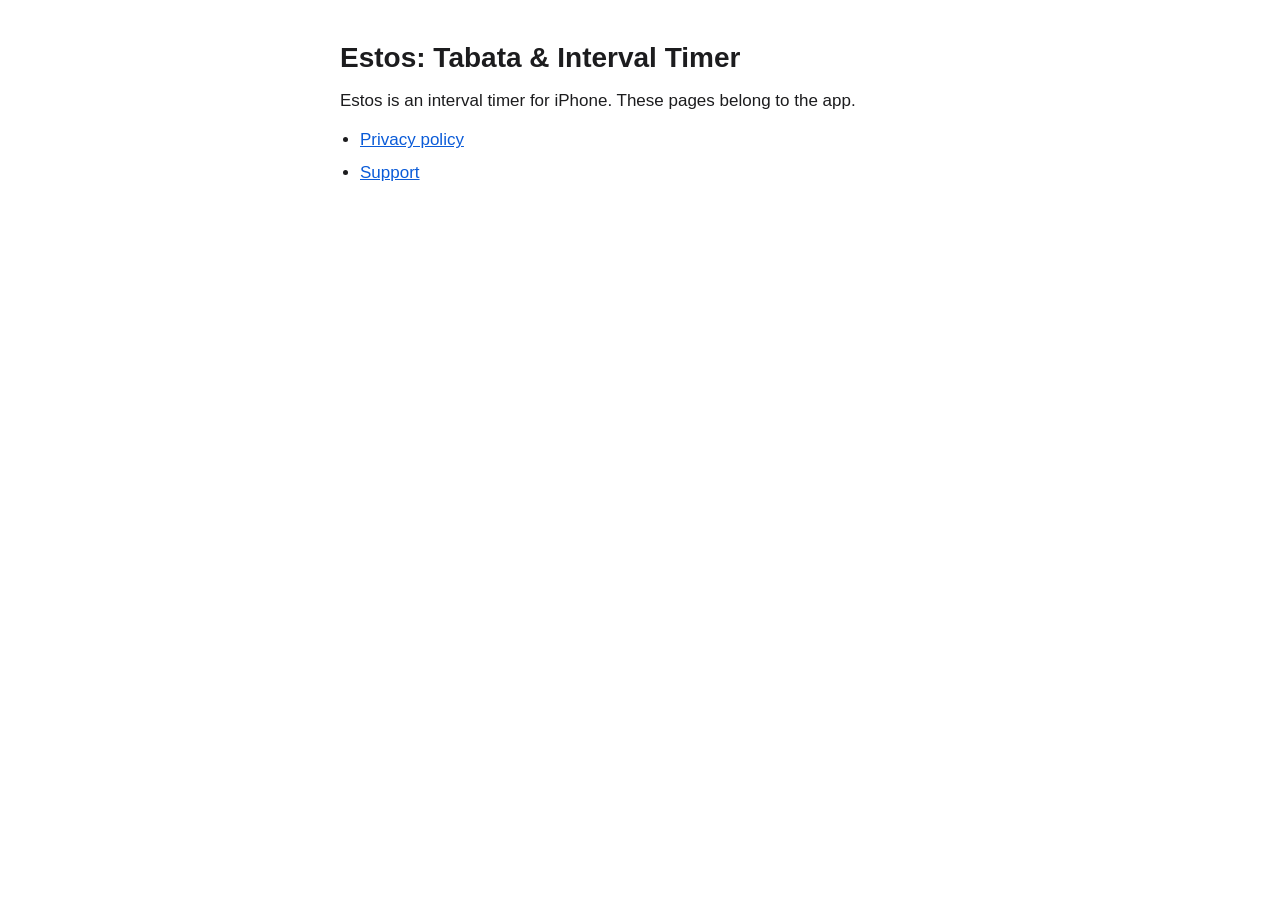
==== index.html @ ca7609ee "Privacy policy and support pages" ====
<!DOCTYPE html>
<html lang="en">
<head>
<meta charset="utf-8">
<meta name="viewport" content="width=device-width, initial-scale=1">
<title>Estos: Tabata &amp; Interval Timer</title>
<link rel="stylesheet" href="style.css">
</head>
<body>
<main>
<h1>Estos: Tabata &amp; Interval Timer</h1>
<p>Estos is an interval timer for iPhone. These pages belong to the app.</p>
<ul>
<li><a href="privacy/">Privacy policy</a></li>
<li><a href="support/">Support</a></li>
</ul>
</main>
</body>
</html>
---- style.css ----
:root {
  color-scheme: light dark;
  --bg: #ffffff;
  --text: #1c1c1e;
  --muted: #5c5c61;
  --link: #0a5bd8;
  --rule: #d8d8dc;
}

@media (prefers-color-scheme: dark) {
  :root {
    --bg: #111113;
    --text: #ececef;
    --muted: #a0a0a8;
    --link: #7fb0ff;
    --rule: #34343a;
  }
}

* {
  box-sizing: border-box;
}

html {
  -webkit-text-size-adjust: 100%;
}

body {
  margin: 0;
  background: var(--bg);
  color: var(--text);
  font: 1.0625rem/1.6 -apple-system, BlinkMacSystemFont, "Segoe UI", Roboto, Helvetica, Arial, sans-serif;
}

main {
  max-width: 40rem;
  margin: 0 auto;
  padding: 2.5rem 1.25rem 4rem;
}

h1 {
  margin: 0 0 0.5rem;
  font-size: 1.75rem;
  line-height: 1.25;
}

h2 {
  margin: 2.25rem 0 0.5rem;
  font-size: 1.25rem;
  line-height: 1.3;
}

p,
ul {
  margin: 0.75rem 0;
}

ul {
  padding-left: 1.25rem;
}

li {
  margin: 0.35rem 0;
}

a {
  color: var(--link);
}

a:focus-visible {
  outline: 2px solid var(--link);
  outline-offset: 2px;
}

.meta {
  margin: 0 0 1.5rem;
  color: var(--muted);
  font-size: 0.9375rem;
}

nav {
  margin: 0 0 2rem;
  padding-bottom: 1rem;
  border-bottom: 1px solid var(--rule);
  font-size: 0.9375rem;
}

nav a {
  margin-right: 1rem;
}

dt {
  margin-top: 1.5rem;
  font-weight: 600;
}

dd {
  margin: 0.35rem 0 0;
}
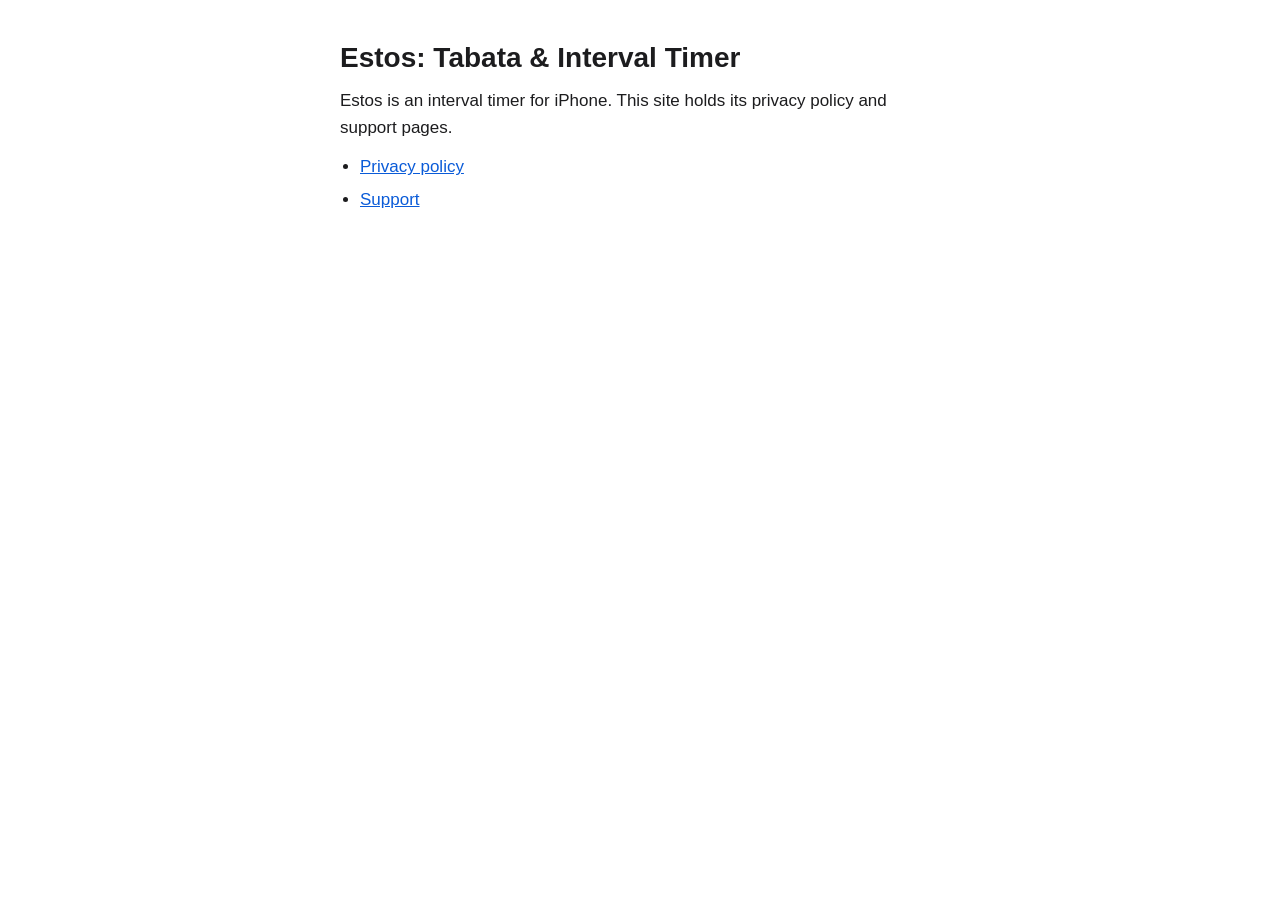
==== commit fa17b827: "Plainer wording on the home, privacy and support pages" ====
--- a/index.html
+++ b/index.html
@@ -9,7 +9,7 @@
 <body>
 <main>
 <h1>Estos: Tabata &amp; Interval Timer</h1>
-<p>Estos is an interval timer for iPhone. These pages belong to the app.</p>
+<p>Estos is an interval timer for iPhone. This site holds its privacy policy and support pages.</p>
 <ul>
 <li><a href="privacy/">Privacy policy</a></li>
 <li><a href="support/">Support</a></li>
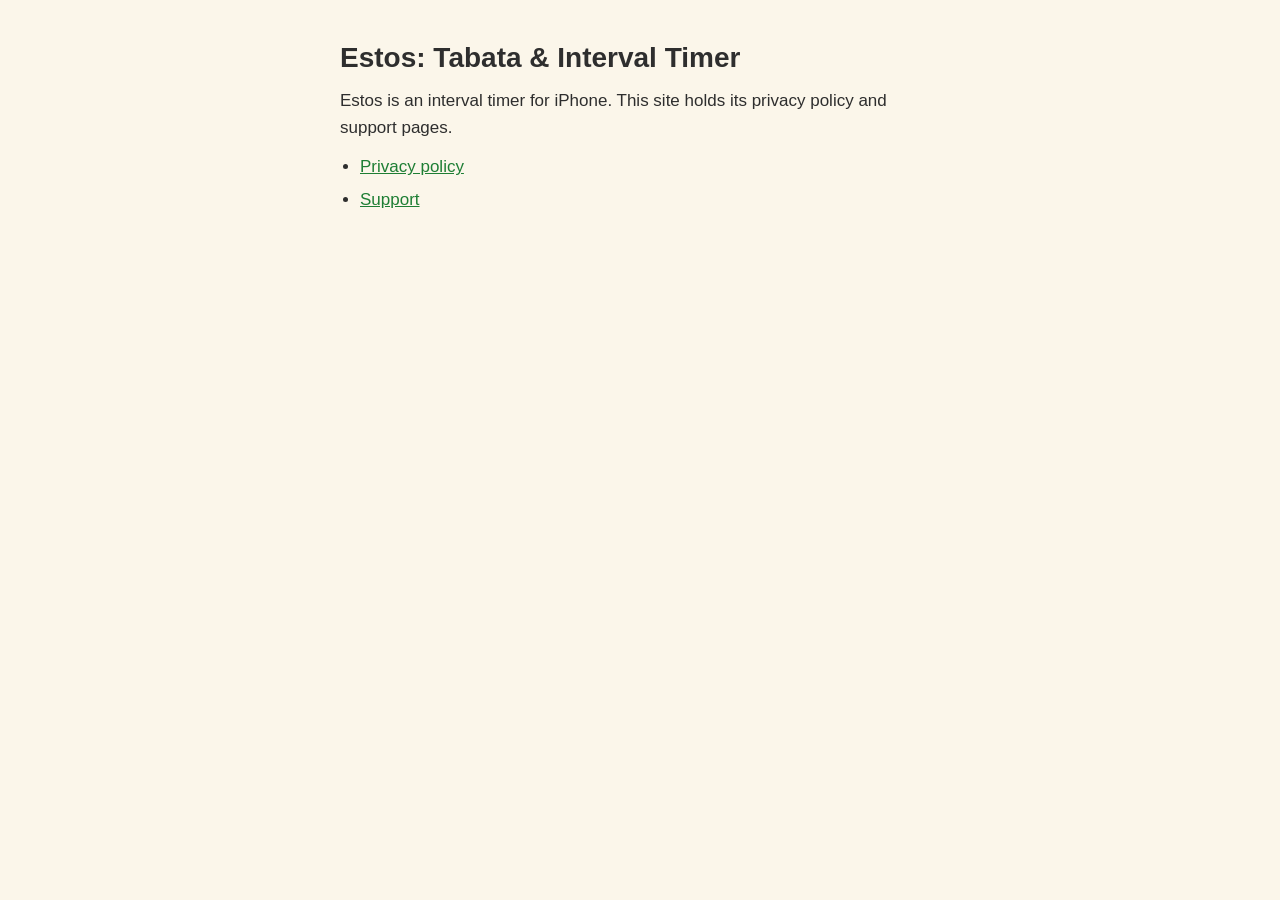
==== commit f30afaec: "Update site" ====
--- a/index.html
+++ b/index.html
@@ -4,6 +4,13 @@
 <meta charset="utf-8">
 <meta name="viewport" content="width=device-width, initial-scale=1">
 <title>Estos: Tabata &amp; Interval Timer</title>
+<meta name="description" content="Estos is an interval timer for iPhone. Find its privacy policy and support pages.">
+<meta property="og:title" content="Estos: Tabata &amp; Interval Timer">
+<meta property="og:type" content="website">
+<meta property="og:image" content="https://estos-app.github.io/og-image.png">
+<meta property="og:url" content="https://estos-app.github.io/">
+<meta name="robots" content="noindex">
+<link rel="stylesheet" href="tokens.css">
 <link rel="stylesheet" href="style.css">
 </head>
 <body>
--- a/tokens.css
+++ b/tokens.css
@@ -0,0 +1,46 @@
+/* From Assets.xcassets by app_palette.py. Copied exactly: edit the app's catalog, then rerun. */
+:root {
+  --color-accent: #1E7E34;
+  --color-badge-text: #17692B;
+  --color-cancel: #C2410C;
+  --color-cancel-text: #C2410C;
+  --color-canvas: #FBF6EA;
+  --color-canvas-end: #FBF6EA;
+  --color-detail-gray: #5E5E5E;
+  --color-finish: #1E7E34;
+  --color-icon-blue: #0085F1;
+  --color-ink: #2E2E2E;
+  --color-prep: #646961;
+  --color-price-later: #A63D32;
+  --color-rest: #0085F1;
+  --color-rest-between-sets: #721D47;
+  --color-surface: #FFFFFF;
+  --color-work: #34A853;
+}
+@media (prefers-contrast: more) {
+  :root {
+    --color-detail-gray: #353535;
+    --color-prep: #32362F;
+    --color-rest: #055093;
+    --color-rest-between-sets: #4D002B;
+    --color-work: #036126;
+  }
+}
+
+/* Source: the app's asset catalog. The repo and commit are named in the project instructions. */
+:root {
+  --color-paper: var(--color-canvas);
+  --color-link: var(--color-accent);
+  --color-muted: var(--color-detail-gray);
+  --color-rule: var(--color-detail-gray);
+  --color-focus: var(--color-accent);
+  --font-body: -apple-system, BlinkMacSystemFont, "Segoe UI", Roboto, Helvetica, Arial, sans-serif;
+  --text-size-body: 1.0625rem;
+  --text-size-h1: 1.75rem;
+  --text-size-h2: 1.25rem;
+  --text-size-small: 0.9375rem;
+  --line-height-body: 1.6;
+  --line-height-h1: 1.25;
+  --line-height-h2: 1.3;
+  --weight-semibold: 600;
+}
--- a/style.css
+++ b/style.css
@@ -1,20 +1,10 @@
+/* Hallmark · skeleton · built: the project · v2.0.0 */
 :root {
-  color-scheme: light dark;
-  --bg: #ffffff;
-  --text: #1c1c1e;
-  --muted: #5c5c61;
-  --link: #0a5bd8;
-  --rule: #d8d8dc;
+  color-scheme: light;
 }
 
-@media (prefers-color-scheme: dark) {
-  :root {
-    --bg: #111113;
-    --text: #ececef;
-    --muted: #a0a0a8;
-    --link: #7fb0ff;
-    --rule: #34343a;
-  }
+html, body {
+  overflow-x: clip;
 }
 
 * {
@@ -27,9 +17,9 @@
 
 body {
   margin: 0;
-  background: var(--bg);
-  color: var(--text);
-  font: 1.0625rem/1.6 -apple-system, BlinkMacSystemFont, "Segoe UI", Roboto, Helvetica, Arial, sans-serif;
+  background: var(--color-paper);
+  color: var(--color-ink);
+  font: var(--text-size-body)/var(--line-height-body) var(--font-body);
 }
 
 main {
@@ -40,14 +30,14 @@
 
 h1 {
   margin: 0 0 0.5rem;
-  font-size: 1.75rem;
-  line-height: 1.25;
+  font-size: var(--text-size-h1);
+  line-height: var(--line-height-h1);
 }
 
 h2 {
   margin: 2.25rem 0 0.5rem;
-  font-size: 1.25rem;
-  line-height: 1.3;
+  font-size: var(--text-size-h2);
+  line-height: var(--line-height-h2);
 }
 
 p,
@@ -64,25 +54,25 @@
 }
 
 a {
-  color: var(--link);
+  color: var(--color-link);
 }
 
 a:focus-visible {
-  outline: 2px solid var(--link);
+  outline: 2px solid var(--color-focus);
   outline-offset: 2px;
 }
 
 .meta {
   margin: 0 0 1.5rem;
-  color: var(--muted);
-  font-size: 0.9375rem;
+  color: var(--color-muted);
+  font-size: var(--text-size-small);
 }
 
 nav {
   margin: 0 0 2rem;
   padding-bottom: 1rem;
-  border-bottom: 1px solid var(--rule);
-  font-size: 0.9375rem;
+  border-bottom: 1px solid var(--color-rule);
+  font-size: var(--text-size-small);
 }
 
 nav a {
@@ -91,7 +81,7 @@
 
 dt {
   margin-top: 1.5rem;
-  font-weight: 600;
+  font-weight: var(--weight-semibold);
 }
 
 dd {
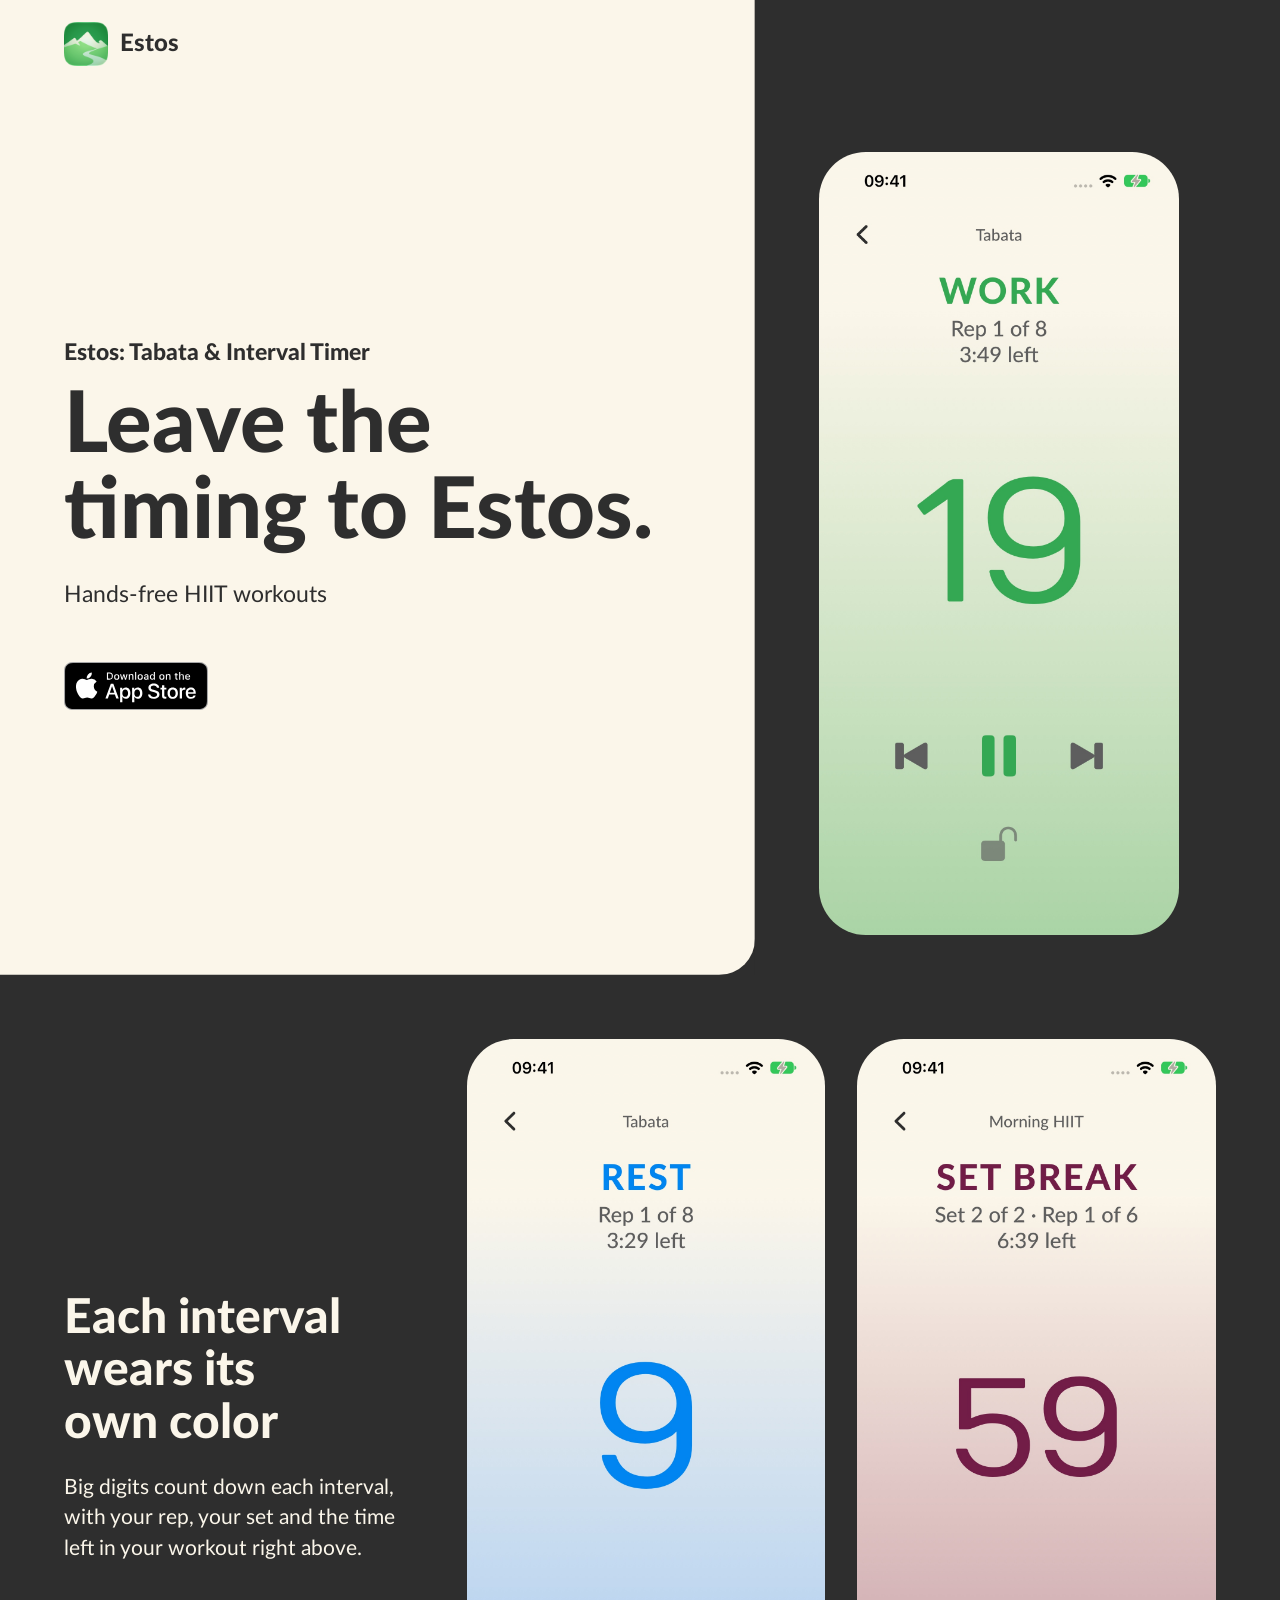
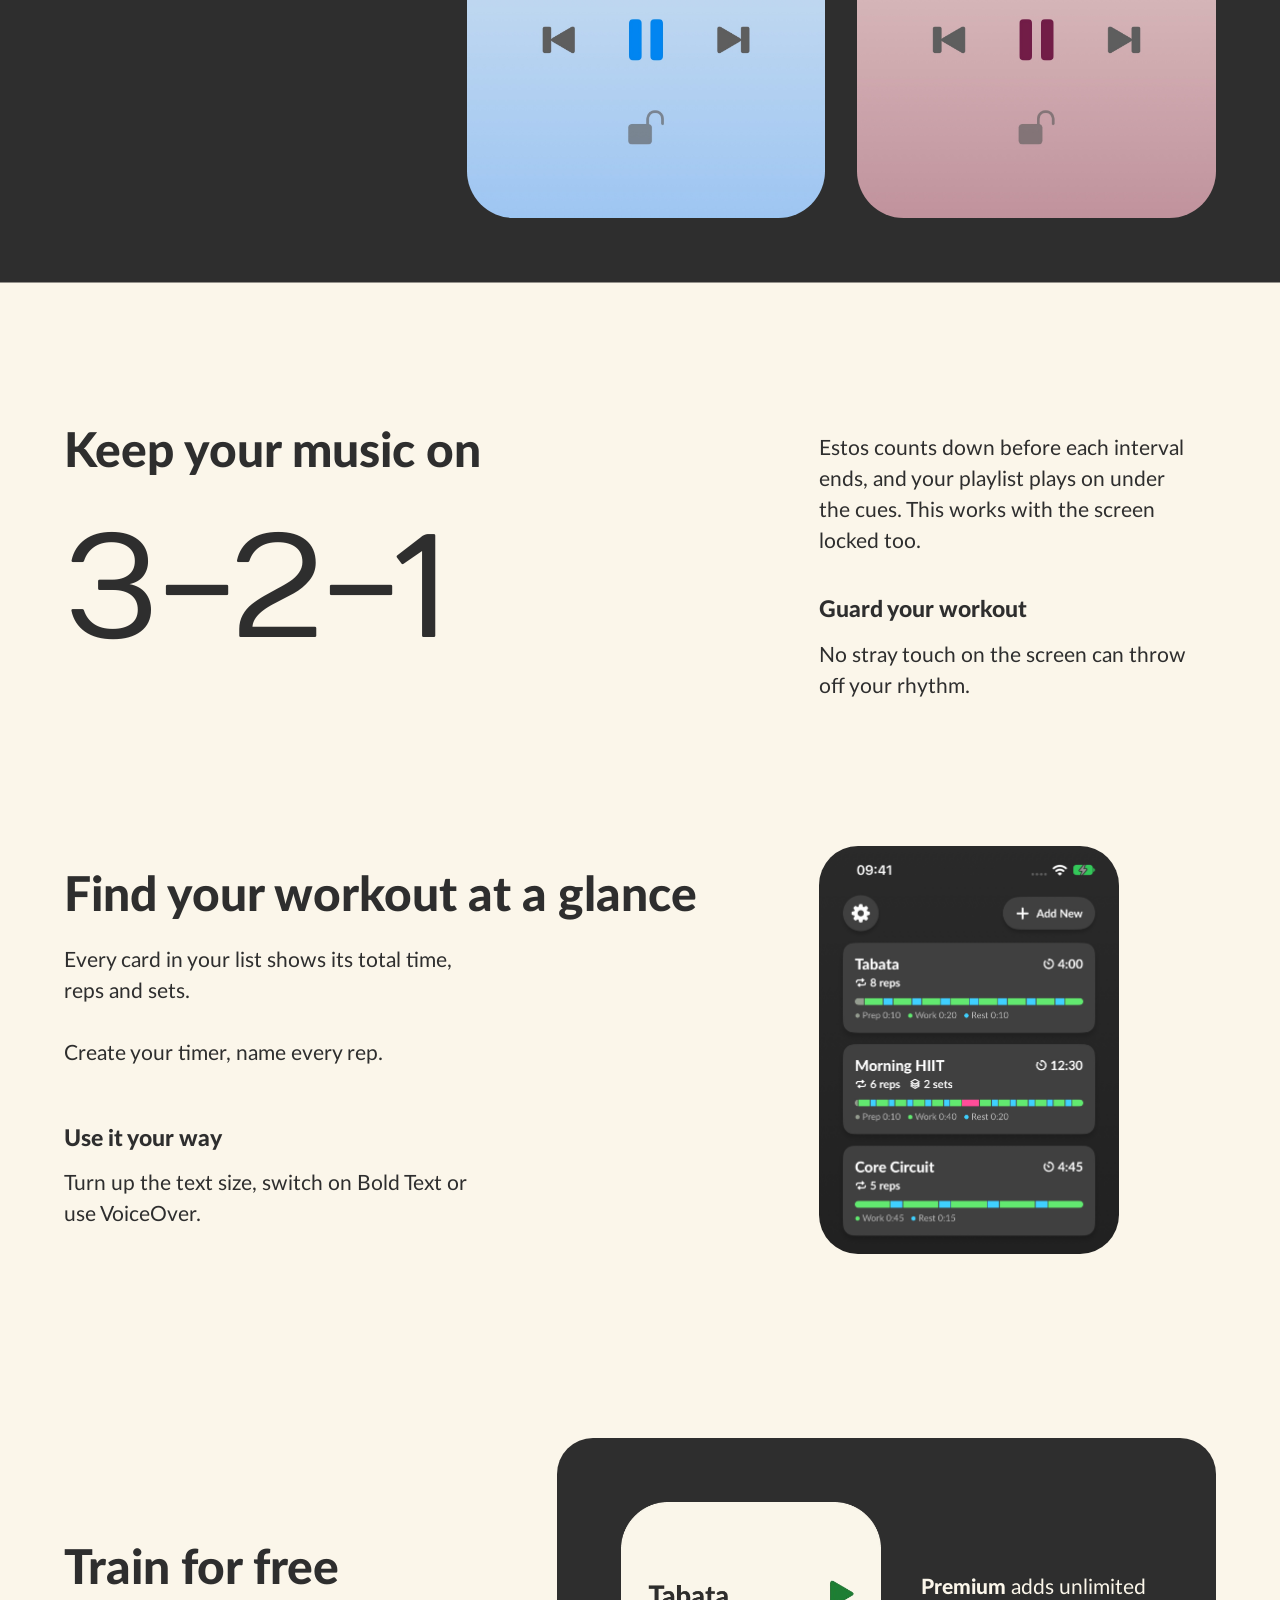
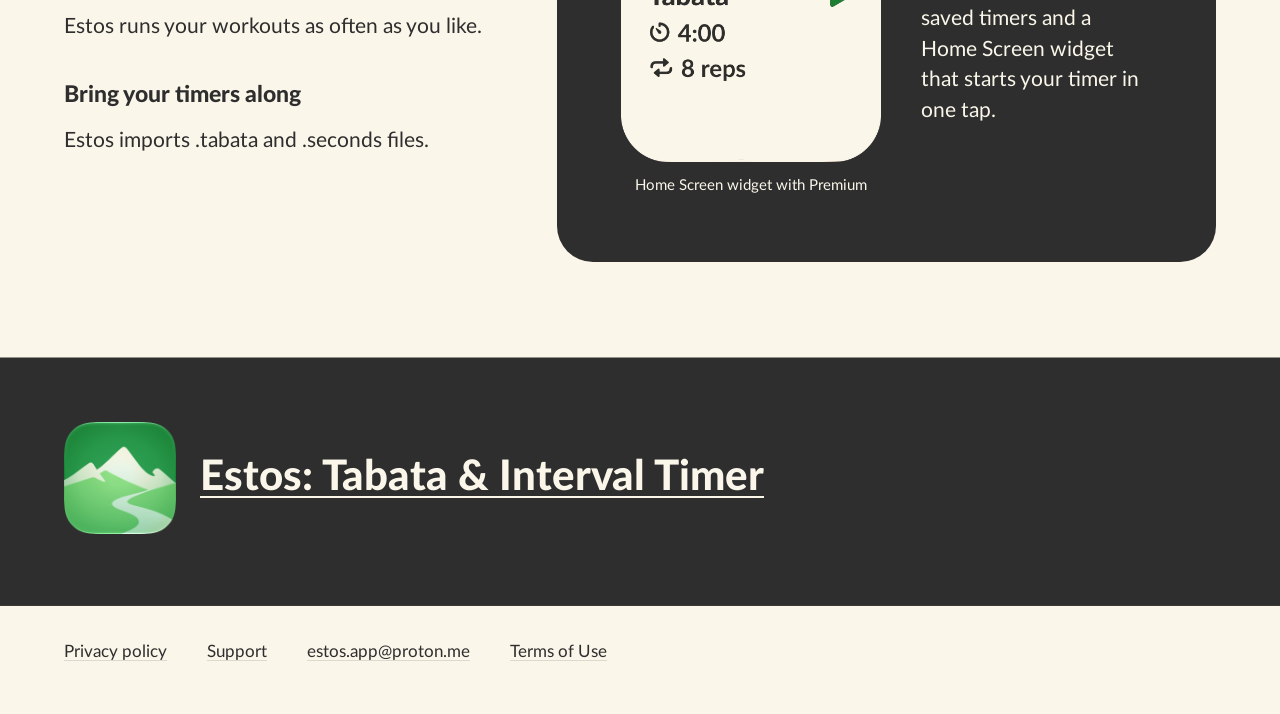
==== commit 9d422dd5: "Update site" ====
--- a/index.html
+++ b/index.html
@@ -3,6 +3,7 @@
 <head>
 <meta charset="utf-8">
 <meta name="viewport" content="width=device-width, initial-scale=1">
+<meta name="theme-color" content="#FBF6EA">
 <title>Estos: Tabata &amp; Interval Timer</title>
 <meta name="description" content="Estos is an interval timer for iPhone. Find its privacy policy and support pages.">
 <meta property="og:title" content="Estos: Tabata &amp; Interval Timer">
@@ -12,15 +13,104 @@
 <meta name="robots" content="noindex">
 <link rel="stylesheet" href="tokens.css">
 <link rel="stylesheet" href="style.css">
+<meta name="apple-itunes-app" content="app-id=6817765756">
 </head>
 <body>
-<main>
-<h1>Estos: Tabata &amp; Interval Timer</h1>
-<p>Estos is an interval timer for iPhone. This site holds its privacy policy and support pages.</p>
-<ul>
-<li><a href="privacy/">Privacy policy</a></li>
-<li><a href="support/">Support</a></li>
-</ul>
-</main>
+  <header class="masthead container">
+    <a class="brand" href="./" aria-label="Estos, home">
+      <img class="brand__icon" src="assets/icon.png" width="240" height="240" alt="">
+      <span class="brand__name">Estos</span>
+    </a>
+  </header>
+
+  <main id="main">
+    <section class="hero container" aria-labelledby="hero-title">
+      <div class="hero__copy">
+        <h1 id="hero-title" class="hero__title"><span class="hero__name">Estos: Tabata &amp; Interval Timer</span> <span>Leave the timing to Estos.</span></h1>
+        <p class="hero__lede"><span class="nowrap">Hands-free</span> HIIT workouts</p>
+        <a class="badge" href="https://apps.apple.com/app/id6817765756">
+          <img src="assets/badge-black.svg" width="144" height="48" alt="Download on the App Store">
+        </a>
+      </div>
+      <figure class="stage">
+        <img class="screen screen--work" src="assets/screen-run.jpg" width="1206" height="2622" fetchpriority="high"
+             alt="The Estos run screen in a work interval: WORK in green, rep 1 of 8, 3:49 left, and 19 seconds counting down in big digits.">
+      </figure>
+    </section>
+
+    <section class="run" aria-labelledby="run-title">
+      <div class="run__inner container">
+        <div class="run__copy">
+          <h2 id="run-title">Each interval wears its own color</h2>
+          <p>Big digits count down each interval, with your rep, your set and the time left in your workout right above.</p>
+        </div>
+        <div class="run__screens">
+          <img class="screen" src="assets/screen-rest.jpg" width="1206" height="2622" loading="lazy"
+               alt="The run screen in a rest interval: REST in blue, rep 1 of 8, 3:29 left, and 9 seconds counting down.">
+          <img class="screen" src="assets/screen-rbs.jpg" width="1206" height="2622" loading="lazy"
+               alt="The run screen in a set break: SET BREAK in magenta, set 2 of 2, 6:39 left, and 59 seconds counting down.">
+        </div>
+      </div>
+    </section>
+
+    <section class="cue container" aria-labelledby="cue-title">
+      <h2 id="cue-title" class="cue__title">Keep your music on</h2>
+      <p class="cue__count">3-2-1</p>
+      <div class="cue__copy">
+        <p class="cue__lead">Estos counts down before each interval ends, and your playlist plays on under the cues. This works with the screen locked too.</p>
+        <h3>Guard your workout</h3>
+        <p>No stray touch on the screen can throw off your rhythm.</p>
+      </div>
+    </section>
+
+    <section class="plan container" aria-labelledby="plan-title">
+      <div class="plan__copy">
+        <h2 id="plan-title">Find your workout at a glance</h2>
+        <p>Every card in your list shows its total time, reps and sets.</p>
+        <p class="plan__create">Create your timer, name every rep.</p>
+        <h3>Use it your way</h3>
+        <p>Turn up the text size, switch on Bold Text or use VoiceOver.</p>
+      </div>
+      <figure class="plan__figure">
+        <img class="screen screen--list" src="assets/screen-list-dark.jpg" width="1206" height="2622" loading="lazy"
+             alt="The timer list in dark appearance: Tabata, Morning HIIT and Core Circuit, each card with its total time, reps and sets.">
+      </figure>
+    </section>
+
+    <section class="offer container" aria-labelledby="free-title">
+      <div class="offer__free">
+        <h2 id="free-title">Train for free</h2>
+        <p>Estos runs your workouts as often as you like.</p>
+        <h3>Bring your timers along</h3>
+        <p>Estos imports .tabata and .seconds files.</p>
+      </div>
+      <div class="offer__premium">
+        <figure class="offer__widget">
+          <img class="widget" src="assets/widget-tile.png" width="486" height="486" loading="lazy"
+               alt="The Estos Home Screen widget for the Tabata timer: 4:00, 8 reps and a play button.">
+          <figcaption>Home Screen widget with Premium</figcaption>
+        </figure>
+        <p><strong>Premium</strong> adds unlimited saved timers and a Home Screen widget that starts your timer in one tap.</p>
+      </div>
+    </section>
+
+    <div class="close">
+      <div class="close__inner container">
+        <a class="close__link" href="https://apps.apple.com/app/id6817765756" aria-label="Download on the App Store: Estos: Tabata &amp; Interval Timer">
+          <img src="assets/icon.png" width="240" height="240" alt="" loading="lazy">
+          <span>Estos: Tabata &amp; Interval Timer</span>
+        </a>
+      </div>
+    </div>
+  </main>
+
+  <footer class="foot container">
+    <ul class="foot__links">
+      <li><a href="/privacy/">Privacy policy</a></li>
+      <li><a href="/support/">Support</a></li>
+      <li><a href="mailto:estos.app@proton.me">estos.app@proton.me</a></li>
+      <li><a href="https://www.apple.com/legal/internet-services/itunes/dev/stdeula/">Terms of Use</a></li>
+    </ul>
+  </footer>
 </body>
 </html>
--- a/tokens.css
+++ b/tokens.css
@@ -28,19 +28,55 @@
 }
 
 /* Source: the app's asset catalog. The repo and commit are named in the project instructions. */
+/* Roles for this page, mapped onto the app colors above. No color outside that block. */
 :root {
   --color-paper: var(--color-canvas);
-  --color-link: var(--color-accent);
+  --color-paper-3: var(--color-canvas);
+  --color-ink-2: var(--color-detail-gray);
   --color-muted: var(--color-detail-gray);
-  --color-rule: var(--color-detail-gray);
+  --color-rule: color-mix(in srgb, var(--color-ink) 14%, transparent);
+  --color-accent-ink: var(--color-canvas);
   --color-focus: var(--color-accent);
-  --font-body: -apple-system, BlinkMacSystemFont, "Segoe UI", Roboto, Helvetica, Arial, sans-serif;
-  --text-size-body: 1.0625rem;
-  --text-size-h1: 1.75rem;
-  --text-size-h2: 1.25rem;
-  --text-size-small: 0.9375rem;
-  --line-height-body: 1.6;
-  --line-height-h1: 1.25;
-  --line-height-h2: 1.3;
-  --weight-semibold: 600;
+  --color-stage: var(--color-ink);
+  --color-on-stage: var(--color-canvas);
+  --color-well: var(--color-accent);
+  --color-on-well: var(--color-canvas);
+  --color-selection: var(--color-accent);
+  --color-tap-highlight: transparent;
+  --color-on-selection: var(--color-canvas);
+
+  --font-display: "Lato", ui-sans-serif, system-ui, sans-serif;
+  --font-body: "Lato", ui-sans-serif, system-ui, sans-serif;
+  --font-outlier: "Numans", ui-sans-serif, system-ui, sans-serif;
+  --weight-regular: 400;
+  --weight-heavy: 800;
+  --synthesis-none: none;
+  --figures-tabular: tabular-nums;
 }
+
+@font-face { font-family: "Lato"; src: url("fonts/Lato-Regular.woff2") format("woff2"); font-weight: 400; font-style: normal; font-display: swap; }
+@font-face { font-family: "Lato"; src: url("fonts/Lato-Medium.woff2") format("woff2"); font-weight: 500; font-style: normal; font-display: swap; }
+@font-face { font-family: "Lato"; src: url("fonts/Lato-Bold.woff2") format("woff2"); font-weight: 700; font-style: normal; font-display: swap; }
+@font-face { font-family: "Lato"; src: url("fonts/Lato-Heavy.woff2") format("woff2"); font-weight: 800; font-style: normal; font-display: swap; }
+@font-face { font-family: "Numans"; src: url("fonts/Numans-Regular.woff2") format("woff2"); font-weight: 400; font-style: normal; font-display: swap; }
+
+/* Scale, spacing and radius from the Hallmark custom scaffold, resized for this page. */
+:root {
+  --space-3xs: 2px; --space-2xs: 4px; --space-xs: 8px; --space-sm: 12px; --space-md: 16px; --space-lg: 24px; --space-xl: 40px; --space-2xl: 64px; --space-3xl: 96px; --space-4xl: 144px;
+  --text-xs: 0.875rem; --text-sm: 0.9375rem; --text-md: 1.0625rem; --text-lg: 1.25rem;
+  --text-lead: clamp(1.1875rem, 0.25vw + 1.125rem, 1.375rem);
+  --text-title: clamp(1.25rem, 0.6vw + 0.95rem, 1.625rem);
+  --text-section: clamp(2.125rem, 2.4vw + 1.1rem, 3.5rem);
+  --text-display: clamp(2.75rem, 5.5vw + 0.9rem, 5.75rem);
+  --text-count: clamp(5.5rem, 9vw + 2rem, 11rem);
+  --text-close: clamp(1.625rem, 2vw + 1rem, 3rem);
+  --text-mark: 1.5rem;
+  --leading-display: 1.02; --leading-head: 1.08; --leading-body: 1.55;
+  --ease-out: cubic-bezier(0.16, 1, 0.3, 1); --ease-in: cubic-bezier(0.7, 0, 0.84, 0); --ease-in-out: cubic-bezier(0.65, 0, 0.35, 1);
+  --dur-micro: 120ms; --dur-short: 220ms; --dur-long: 420ms;
+  --container: 1440px; --gutter: 64px; --gap-columns: 32px;
+  --masthead-h: 88px;
+  --z-base: 1; --z-raised: 10; --z-dropdown: 100; --z-sticky: 200; --z-sticky-nav: 300; --z-modal: 400; --z-toast: 500; --z-tooltip: 600;
+  --radius-band: 36px; --radius-pill: 999px; --rule-hair: 1px; --shadow-card: none;
+  --tracking-display: normal;
+}
--- a/style.css
+++ b/style.css
@@ -1,89 +1,512 @@
-/* Hallmark · skeleton · built: the project · v2.0.0 */
-:root {
-  color-scheme: light;
-}
-
-html, body {
-  overflow-x: clip;
-}
-
-* {
-  box-sizing: border-box;
-}
-
-html {
-  -webkit-text-size-adjust: 100%;
-}
-
-body {
+/* Hallmark · shape: Stage and wells · genre: modern-minimal · theme: custom · job: try · idea: "A timer is read from across the room, so the run screens stand big on one dark stage that drops from the top of the page and spreads under the hero" · vibe: "calm, exact, read from across the room"
+ * paper: oklch(97.4% 0.017 88), the app's Canvas · accent: oklch(52.2% 0.14 147), the app's Accent · display: Lato 800, the app's face · body: Lato 400 · hero: the store name over the pitch "Leave the timing to Estos." as one two-size head on cream at left, the WORK screen on an ink column that drops from the page top at right · nav: the icon and the name, nothing else · footer: a closing ink band with the icon and the underlined store name as one store link, then four plain links · imagery: the product, real app screens and the widget tile · signature: the green WORK screen on the dark column that runs on into the interval band
+ * axes: light/grotesk-heavy/chromatic-green · posture: restrained (canvas ground, ink for the stage, the band, the Premium well and the closing band, the accent kept to focus and hover so green on this page means WORK) · tone: austere · contrast: pass · fold: pass · v2.0.0 */
+*, *::before, *::after { box-sizing: border-box; }
+html, body { overflow-x: clip; }
+/* Phone pass: no tap flash and no font inflation in landscape. The brand and the badge are controls, so a long press selects nothing. */
+html { -webkit-tap-highlight-color: var(--color-tap-highlight); -webkit-text-size-adjust: 100%; text-size-adjust: 100%; }
+.brand, .badge { touch-action: manipulation; user-select: none; -webkit-user-select: none; -webkit-touch-callout: none; }
+html { scrollbar-color: var(--color-muted) var(--color-paper); scroll-padding-top: var(--space-3xl); }
+body { margin: 0; background: var(--color-paper); color: var(--color-ink); font-family: var(--font-body); font-size: var(--text-md); line-height: var(--leading-body); -webkit-font-smoothing: antialiased; caret-color: var(--color-accent); }
+::selection { background: var(--color-selection); color: var(--color-on-selection); }
+:focus-visible { outline: 2px solid var(--color-focus); outline-offset: 2px; }
+a { color: var(--color-ink); text-decoration-thickness: 1px; text-underline-offset: 0.16em; }
+h1, h2, h3 { margin: 0; font-family: var(--font-display); font-synthesis: var(--synthesis-none); overflow-wrap: break-word; min-width: 0; text-wrap: balance; }
+p { margin: 0; text-wrap: pretty; }
+p:not([class]) { max-width: 65ch; }
+img, video { max-width: 100%; height: auto; display: block; }
+svg { display: block; }
+[hidden] { display: none !important; }
+.container { width: 100%; max-width: var(--container); margin-inline: auto; padding-inline: var(--gutter); box-sizing: border-box; }
+.num, .figure, td.num { font-variant-numeric: var(--figures-tabular); }
+.visually-hidden { position: absolute; width: 1px; height: 1px; overflow: hidden; clip-path: inset(50%); white-space: nowrap; }
+@media (max-width: 60rem) { :root { --gutter: 24px; --masthead-h: 72px; } }
+@media (max-width: 40rem) { :root { --gutter: 16px; --gap-columns: 16px; } }
+@media (prefers-reduced-motion: reduce) { *:not(.keep-motion), *:not(.keep-motion)::before, *:not(.keep-motion)::after { animation-duration: 0.01ms !important; animation-iteration-count: 1 !important; transition-duration: 0.01ms !important; scroll-behavior: auto !important; } }
+
+/* Hallmark · pre-emit critique: P4 H4 E4 S4 R5 V4 · weakest: P and S, a cream page with app screens could be any app; the dark column that drops from the page top and joins the interval band is the move only a timer read from across the room makes */
+/* Hallmark · hero-review: subagent fix · 5 findings · 4 resolved 1 partial (3: the split stays, now bled to the page edges and joined to the band) */
+/* Hallmark · finish-review: subagent fix · 6 findings and a zigzag note · 5 resolved, 1 dismissed (3: the widget tile is the supplied product picture, shown as is per the brief; retouching it is out of scope), zigzag partial (the interval band is now copy and two screens in one row, SET BREAK under WORK) · gap: none */
+/* Hallmark · dismissed 58 · the h1 word count: its first line is the full store name the brief requires in the hero, set at the title size as a second line, the display head under it is five words, and a separate name line above the h1 would be the eyebrow gate 54 bans */
+/* Hallmark · waive 1 · Lato 800 sets the display head · the brief fixes Lato as the Estos app face, owner ruling PLAN D2, so no other display face may ship */
+
+/* Masthead: icon and name only. */
+.masthead {
+  display: flex;
+  align-items: center;
+  height: var(--masthead-h);
+  position: relative;
+  z-index: var(--z-raised);
+}
+
+.brand {
+  display: inline-flex;
+  align-items: center;
+  gap: var(--space-sm);
+  min-height: 48px;
+  color: var(--color-ink);
+  text-decoration: none;
+  transition: color var(--dur-short) var(--ease-out);
+}
+
+@media (hover: hover) and (pointer: fine) { .brand:hover { color: var(--color-accent); } }
+.brand:active { color: var(--color-ink-2); }
+
+.brand__icon {
+  width: 44px;
+  height: 44px;
+  flex-shrink: 0;
+}
+
+.brand__name {
+  font-family: var(--font-display);
+  font-size: var(--text-mark);
+  font-weight: var(--weight-heavy);
+  line-height: 1;
+}
+
+/* Hero: copy on cream, the WORK screen on the ink stage. */
+.hero {
+  display: grid;
+  grid-template-columns: repeat(12, minmax(0, 1fr));
+  column-gap: var(--gap-columns);
+}
+
+.hero__copy {
+  grid-column: 1 / 8;
+  position: relative;
+  padding-right: var(--space-xl);
+  display: grid;
+  align-content: center;
+  justify-items: start;
+  gap: var(--space-lg);
+  padding-block: var(--space-2xl);
+}
+
+.hero__title {
+  max-width: 9.5em;
+  display: grid;
+  gap: var(--space-md);
+  font-size: var(--text-display);
+  font-weight: var(--weight-heavy);
+  line-height: var(--leading-display);
+  letter-spacing: var(--tracking-display);
+}
+
+/* The full store name is the head's first line, at a second size: one head, one weight, one colour. */
+.hero__name {
+  font-size: var(--text-title);
+  line-height: 1.2;
+}
+
+.nowrap { white-space: nowrap; }
+
+.hero__lede {
+  font-size: var(--text-title);
+  line-height: 1.3;
+}
+
+.badge {
+  display: inline-block;
+  margin-top: var(--space-md);
+  padding: var(--space-sm);
+  margin-left: calc(-1 * var(--space-sm));
+  border-radius: var(--space-sm);
+}
+
+.badge img {
+  width: auto;
+  height: 48px;
+}
+
+/* The stage bleeds off the top and the right edge of the page: the shadow paints the bleed, the clip keeps it to the right and 2px past its foot, so no hairline shows where it meets the band. */
+.stage {
+  grid-column: 8 / 13;
+  position: relative;
+  display: grid;
+  justify-items: start;
+  align-content: start;
+  margin: calc(-1 * var(--masthead-h)) 0 0;
+  padding: calc(var(--masthead-h) + var(--space-2xl)) 0 var(--space-xl) var(--space-2xl);
+  background: var(--color-stage);
+  box-shadow: 0 0 0 100vmax var(--color-stage);
+  clip-path: inset(0 -100vmax -2px 0);
+}
+
+/* A rounded inner corner where the stage meets the band: the shadow fills only the notch outside the curve. */
+.hero__copy::after {
+  content: "";
+  position: absolute;
+  bottom: 0;
+  right: calc(-1 * var(--gap-columns));
+  width: var(--radius-band);
+  height: var(--radius-band);
+  border-bottom-right-radius: var(--radius-band);
+  box-shadow: calc(var(--radius-band) / 2) calc(var(--radius-band) / 2) 0 calc(var(--radius-band) / 2) var(--color-stage);
+}
+
+/* Screens: the iPhone display corner is about 13 percent of the width. */
+.screen {
+  width: 100%;
+  border-radius: 13% / 6%;
+}
+
+.screen--work { max-width: 360px; }
+
+/* Run band: the stage spreads under the hero, full bleed. */
+.run {
+  background: var(--color-stage);
+  box-shadow: 0 0 0 100vmax var(--color-stage);
+  clip-path: inset(0 -100vmax);
+  color: var(--color-on-stage);
+}
+
+.run__inner {
+  display: grid;
+  grid-template-columns: repeat(12, minmax(0, 1fr));
+  column-gap: var(--gap-columns);
+  padding-block: var(--space-2xl);
+}
+
+/* Copy, REST, SET BREAK in one row. At 360px from column 5 plus 8px, SET BREAK lands exactly under WORK. */
+.run__copy {
+  grid-column: 1 / 5;
+  grid-row: 1;
+  align-self: center;
+  display: grid;
+  gap: var(--space-lg);
+}
+
+.run__screens {
+  grid-column: 5 / 13;
+  grid-row: 1;
+  display: flex;
+  justify-content: flex-start;
+  gap: var(--gap-columns);
+  padding-left: var(--space-xs);
+}
+
+.run__screens .screen { max-width: 360px; min-width: 0; }
+
+h2 {
+  font-size: var(--text-section);
+  font-weight: var(--weight-heavy);
+  line-height: var(--leading-head);
+  max-width: 14em;
+}
+
+h3 {
+  font-size: var(--text-title);
+  font-weight: var(--weight-heavy);
+  line-height: 1.2;
+}
+
+/* One body size for every section line. */
+.run__copy p,
+.cue__copy p,
+.plan__copy p,
+.offer__free p,
+.offer__premium p {
+  font-size: var(--text-lead);
+  line-height: 1.45;
+}
+
+/* Cue: type alone on cream, the countdown set in the app's digit face. */
+.cue {
+  display: grid;
+  grid-template-columns: repeat(12, minmax(0, 1fr));
+  column-gap: var(--gap-columns);
+  align-items: start;
+  padding-block: var(--space-4xl) 0;
+}
+
+.cue__title { grid-column: 1 / 8; grid-row: 1; }
+
+.cue__count {
+  grid-column: 1 / 8;
+  grid-row: 2;
+  font-family: var(--font-outlier);
+  font-size: var(--text-count);
+  font-variant-numeric: var(--figures-tabular);
+  line-height: 1;
+}
+
+.cue__copy {
+  grid-column: 8 / 13;
+  grid-row: 1 / 3;
+  display: grid;
+  gap: var(--space-md);
+  padding-left: var(--space-2xl);
+  padding-top: var(--space-xs);
+}
+
+.cue__lead { margin-bottom: var(--space-lg); }
+
+/* Plan: the dark list stands on cream; ink stays the run screens' stage and green stays WORK. */
+.plan {
+  display: grid;
+  grid-template-columns: repeat(12, minmax(0, 1fr));
+  column-gap: var(--gap-columns);
+  row-gap: var(--space-xl);
+  padding-block: var(--space-4xl) 0;
+}
+
+.plan__copy {
+  grid-column: 1 / 8;
+  grid-row: 1;
+  align-self: center;
+  display: grid;
+  gap: var(--space-md);
+}
+
+.plan__copy h2 { margin-bottom: var(--space-xs); }
+.plan__copy p { max-width: 34ch; }
+.plan__create { margin-top: var(--space-md); }
+.plan__copy h3 { margin-top: var(--space-xl); }
+
+.plan__figure {
+  grid-column: 8 / 13;
+  grid-row: 1;
   margin: 0;
-  background: var(--color-paper);
+  padding-left: var(--space-2xl);
+}
+
+/* The list is cropped to its three cards; the corner stays near 13 percent of the width. */
+.screen--list {
+  max-width: 300px;
+  aspect-ratio: 1206 / 1640;
+  object-fit: cover;
+  object-position: top;
+  border-radius: 13% / 9.6%;
+}
+
+/* Offer: free on cream, Premium in an ink well. */
+.offer {
+  display: grid;
+  grid-template-columns: repeat(12, minmax(0, 1fr));
+  column-gap: var(--gap-columns);
+  align-items: center;
+  padding-block: calc(var(--space-4xl) + var(--space-xl)) var(--space-3xl);
+}
+
+.offer__free {
+  grid-column: 1 / 6;
+  display: grid;
+  gap: var(--space-md);
+}
+
+.offer__free h3 { margin-top: var(--space-lg); }
+
+.offer__premium {
+  grid-column: 6 / 13;
+  display: grid;
+  grid-template-columns: auto minmax(0, 1fr);
+  align-items: center;
+  gap: var(--space-xl);
+  padding: var(--space-2xl);
+  border-radius: var(--radius-band);
+  background: var(--color-stage);
+  color: var(--color-on-stage);
+}
+
+.offer__widget {
+  display: grid;
+  justify-items: center;
+  gap: var(--space-sm);
+  margin: 0;
+}
+
+.offer__widget figcaption { font-size: var(--text-sm); }
+.widget { width: 260px; }
+.offer__premium strong { font-weight: var(--weight-heavy); }
+
+/* Close: the store link on ink, the stage again at the foot of the page. */
+.close {
+  background: var(--color-stage);
+  box-shadow: 0 0 0 100vmax var(--color-stage);
+  clip-path: inset(0 -100vmax);
+  color: var(--color-on-stage);
+}
+
+.close__inner { padding-block: var(--space-2xl); }
+
+.close__link {
+  display: inline-flex;
+  align-items: center;
+  gap: var(--space-lg);
+  color: var(--color-on-stage);
+  font-size: var(--text-close);
+  font-weight: var(--weight-heavy);
+  line-height: 1.1;
+  text-decoration: underline;
+  text-decoration-thickness: 2px;
+  text-underline-offset: 0.14em;
+  transition: opacity var(--dur-short) var(--ease-out);
+}
+
+.close__link img {
+  width: 112px;
+  height: 112px;
+  flex-shrink: 0;
+}
+
+@media (hover: hover) and (pointer: fine) { .close__link:hover { text-decoration-thickness: 4px; } }
+.close__link:active { opacity: 0.8; }
+.close__link:focus-visible { outline-color: var(--color-on-stage); outline-offset: 6px; }
+
+/* Footer: the legal tier, under the band's edge. */
+.foot { padding-block: var(--space-lg) var(--space-xl); }
+
+.foot__links {
+  display: flex;
+  flex-wrap: wrap;
+  gap: var(--space-xs) var(--space-xl);
+  margin: 0;
+  padding: 0;
+  list-style: none;
+}
+
+.foot__links a {
+  display: inline-flex;
+  align-items: center;
+  min-height: 44px;
   color: var(--color-ink);
-  font: var(--text-size-body)/var(--line-height-body) var(--font-body);
-}
-
-main {
-  max-width: 40rem;
-  margin: 0 auto;
-  padding: 2.5rem 1.25rem 4rem;
-}
-
-h1 {
-  margin: 0 0 0.5rem;
-  font-size: var(--text-size-h1);
-  line-height: var(--line-height-h1);
-}
-
-h2 {
-  margin: 2.25rem 0 0.5rem;
-  font-size: var(--text-size-h2);
-  line-height: var(--line-height-h2);
-}
-
-p,
-ul {
-  margin: 0.75rem 0;
-}
-
-ul {
-  padding-left: 1.25rem;
-}
-
-li {
-  margin: 0.35rem 0;
-}
-
-a {
-  color: var(--color-link);
-}
-
-a:focus-visible {
-  outline: 2px solid var(--color-focus);
-  outline-offset: 2px;
-}
-
-.meta {
-  margin: 0 0 1.5rem;
-  color: var(--color-muted);
-  font-size: var(--text-size-small);
-}
-
-nav {
-  margin: 0 0 2rem;
-  padding-bottom: 1rem;
-  border-bottom: 1px solid var(--color-rule);
-  font-size: var(--text-size-small);
-}
-
-nav a {
-  margin-right: 1rem;
-}
-
-dt {
-  margin-top: 1.5rem;
-  font-weight: var(--weight-semibold);
-}
-
-dd {
-  margin: 0.35rem 0 0;
-}
+  text-decoration: underline;
+  text-decoration-color: var(--color-rule);
+  transition: color var(--dur-short) var(--ease-out), text-decoration-color var(--dur-short) var(--ease-out);
+}
+
+@media (hover: hover) and (pointer: fine) {
+  .foot__links a:hover {
+    color: var(--color-accent);
+    text-decoration-color: var(--color-accent);
+  }
+}
+
+.foot__links a:active { color: var(--color-ink-2); }
+
+.badge:active { opacity: 0.85; }
+
+@media (max-width: 60rem) {
+  .hero__copy {
+    grid-column: 1 / -1;
+    gap: var(--space-md);
+    padding: var(--space-lg) 0 var(--space-xl);
+  }
+
+  .hero__title { gap: var(--space-sm); }
+  .badge { margin-top: var(--space-xs); }
+
+  .stage {
+    grid-column: 1 / -1;
+    justify-items: center;
+    margin: 0;
+    padding: var(--space-xl) 0 var(--space-lg);
+    clip-path: inset(0 -100vmax -2px);
+  }
+
+  .hero__copy::after { display: none; }
+
+  .screen--work { max-width: 230px; }
+
+  .run__inner,
+  .cue,
+  .plan,
+  .offer { grid-template-columns: minmax(0, 1fr); }
+
+  .run__inner {
+    row-gap: var(--space-xl);
+    padding-block: var(--space-lg) var(--space-2xl);
+  }
+
+  .run__copy,
+  .run__screens,
+  .cue__title,
+  .cue__count,
+  .cue__copy,
+  .plan__copy,
+  .plan__figure,
+  .offer__free,
+  .offer__premium {
+    grid-column: 1 / -1;
+    grid-row: auto;
+    padding-left: 0;
+  }
+
+  .run__copy { gap: var(--space-md); }
+  .run__screens { justify-content: center; gap: var(--space-md); }
+  .run__screens .screen { max-width: 160px; }
+
+  .cue { padding-top: var(--space-3xl); row-gap: var(--space-md); }
+  .cue__lead { margin-bottom: var(--space-sm); }
+
+  .plan { padding-top: var(--space-3xl); }
+  .plan__copy h3 { margin-top: var(--space-lg); }
+  .plan__figure { display: grid; justify-items: center; }
+  .screen--list { max-width: 230px; }
+
+  .offer {
+    row-gap: var(--space-xl);
+    padding-block: var(--space-3xl) var(--space-2xl);
+  }
+
+  .offer__premium {
+    grid-template-columns: minmax(0, 1fr);
+    gap: var(--space-lg);
+    padding: var(--space-xl) var(--space-lg);
+  }
+
+  .widget { width: 200px; }
+
+  .close__inner { padding-block: var(--space-xl); }
+  .close__link { gap: var(--space-md); }
+
+  .close__link img {
+    width: 96px;
+    height: 96px;
+  }
+}
+
+/* Secondary pages: privacy and support */
+.secondary__main {
+  padding-block: var(--space-2xl) var(--space-3xl);
+}
+
+.secondary__intro {
+  display: grid;
+  justify-items: start;
+  gap: var(--space-lg);
+}
+
+.secondary__intro p { font-size: var(--text-title); }
+.secondary__row:last-child { padding-bottom: 0; }
+
+.secondary__list { margin: var(--space-3xl) 0 0; }
+
+.secondary__row {
+  display: grid;
+  grid-template-columns: 5fr 7fr;
+  gap: var(--gap-columns);
+  padding-block: var(--space-xl);
+}
+
+.secondary__row + .secondary__row { border-top: var(--rule-hair) solid var(--color-rule); }
+
+.secondary__row dt {
+  font-family: var(--font-display);
+  font-size: var(--text-title);
+  font-weight: var(--weight-heavy);
+  line-height: 1.2;
+}
+
+.secondary__row dd { margin: 0; max-width: 65ch; overflow-wrap: anywhere; font-size: var(--text-lead); }
+.secondary__date { margin-top: var(--space-xl); padding-top: var(--space-xl); border-top: var(--rule-hair) solid var(--color-rule); color: var(--color-detail-gray); }
+
+@media (hover: hover) and (pointer: fine) { .secondary__main a:hover { color: var(--color-accent); } }
+.secondary__main a:active { color: var(--color-detail-gray); }
+
+@media (max-width: 60rem) {
+  .secondary__main { padding-block: var(--space-xl) var(--space-3xl); }
+  .secondary__list { margin-top: var(--space-xl); }
+  .secondary__row { grid-template-columns: 1fr; gap: var(--space-md); }
+}
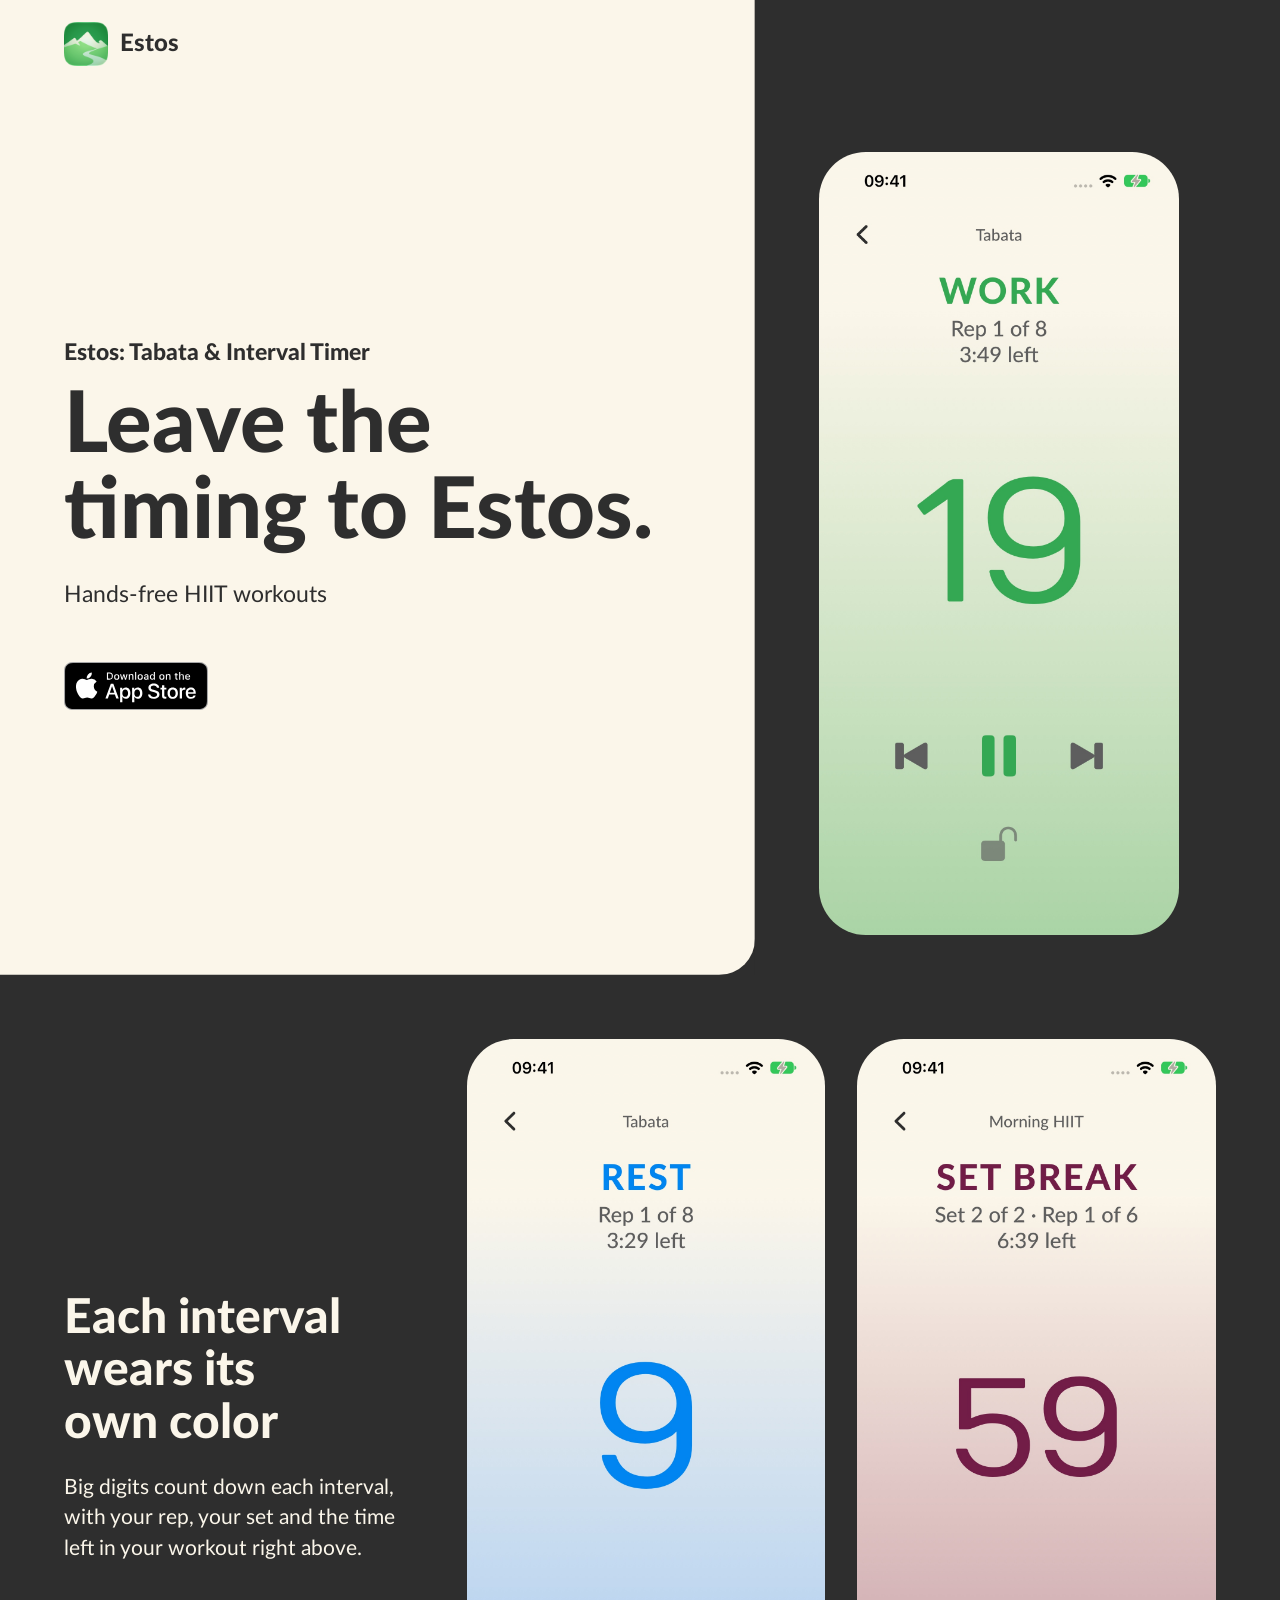
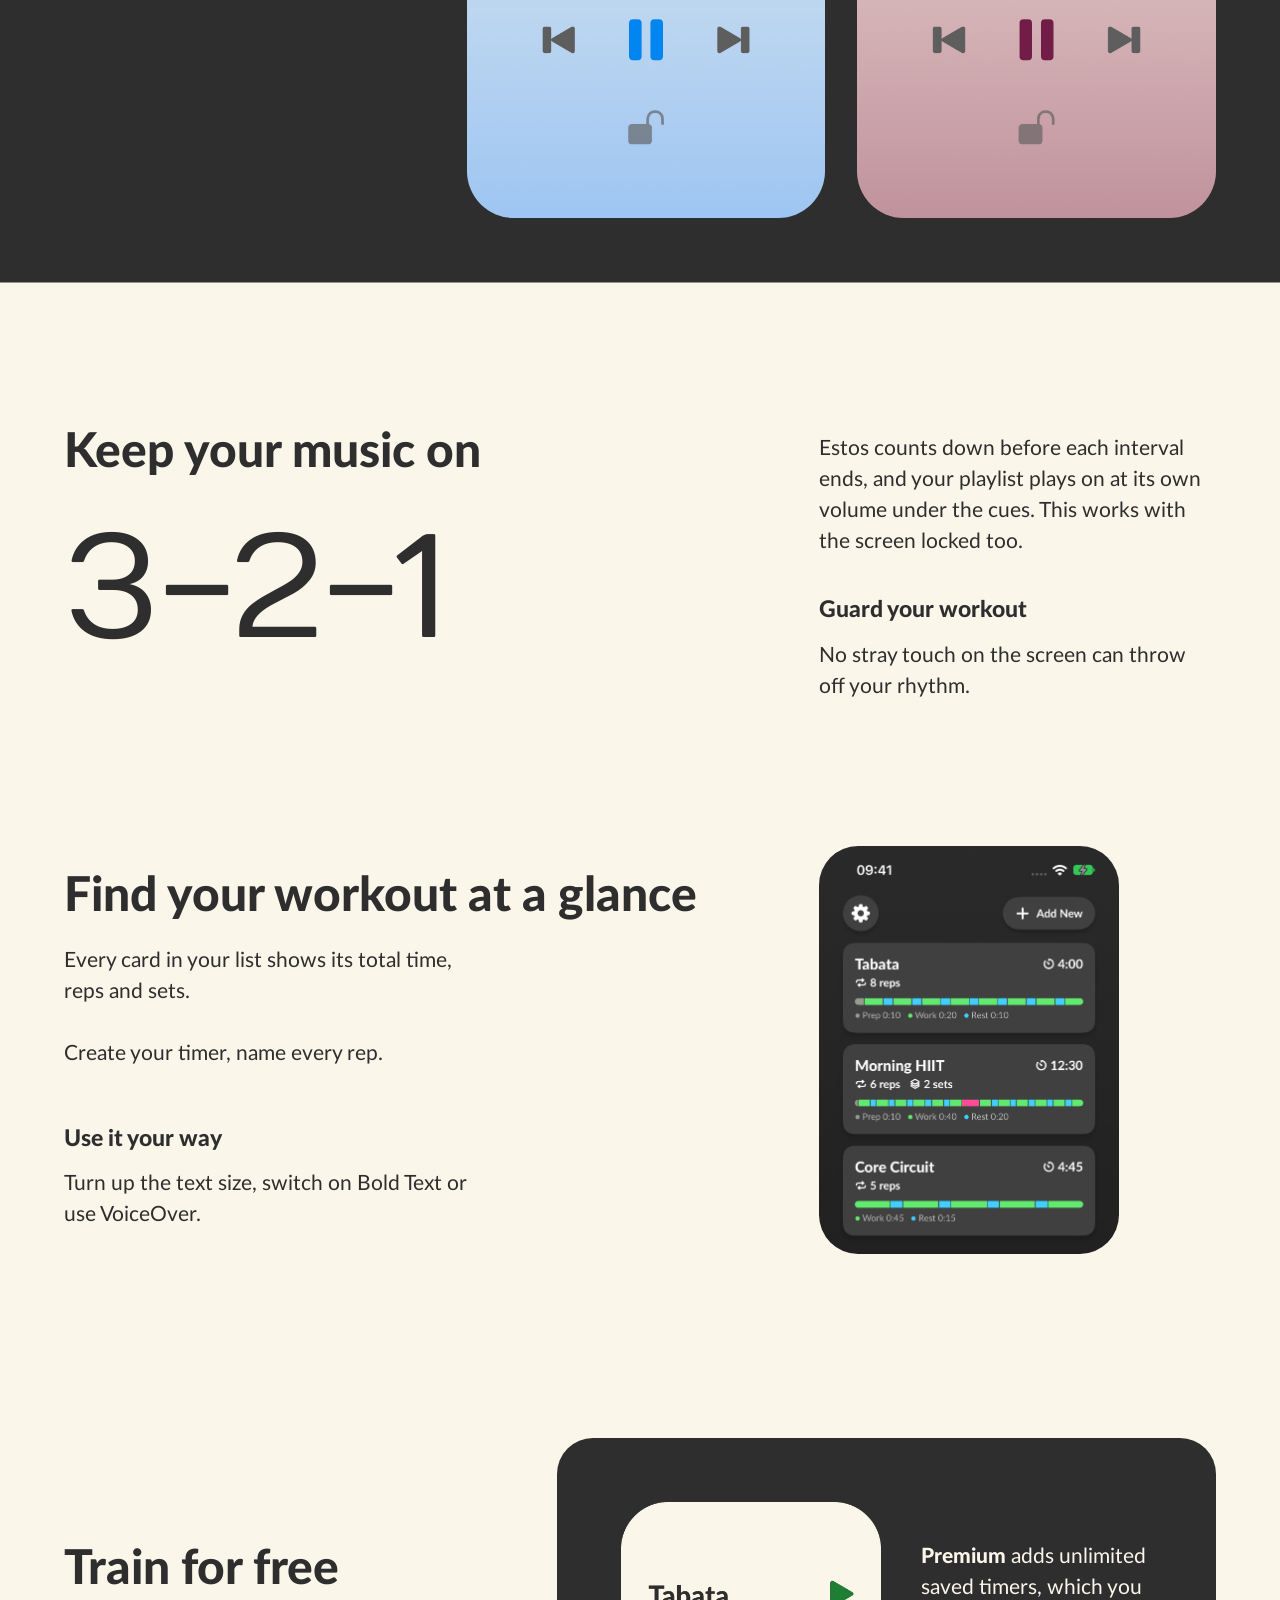
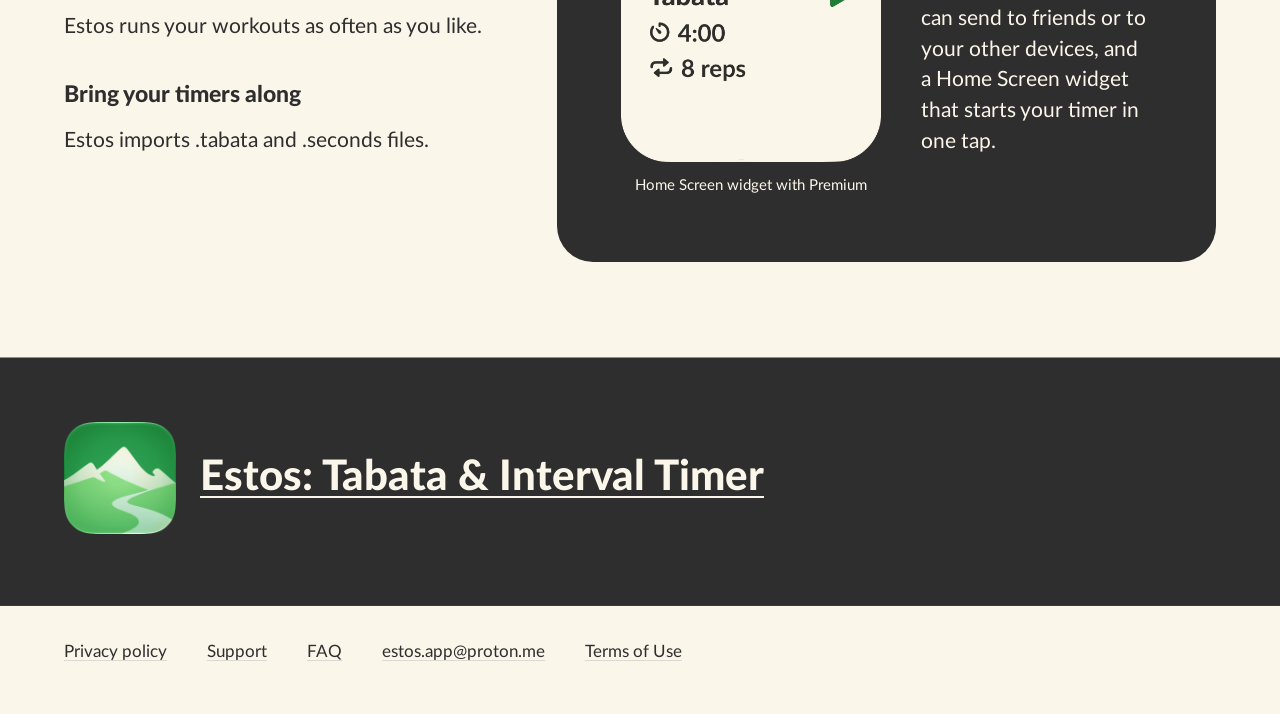
==== commit 991f4b27: "Update site" ====
--- a/index.html
+++ b/index.html
@@ -4,16 +4,68 @@
 <meta charset="utf-8">
 <meta name="viewport" content="width=device-width, initial-scale=1">
 <meta name="theme-color" content="#FBF6EA">
-<title>Estos: Tabata &amp; Interval Timer</title>
-<meta name="description" content="Estos is an interval timer for iPhone. Find its privacy policy and support pages.">
+<title>Estos: Tabata &amp; Interval Timer for iPhone</title>
+<meta name="description" content="Estos is a crisp, snappy &amp; reliable Tabata timer for iPhone. You do the work. Leave the timing to Estos.">
+<meta name="google-site-verification" content="kEEz2Xxo0SPhTRXq_QiwK0BK5PA_avQ7adTQX5vPDJE" />
 <meta property="og:title" content="Estos: Tabata &amp; Interval Timer">
+<meta property="og:description" content="Estos is a crisp, snappy &amp; reliable Tabata timer for iPhone. You do the work. Leave the timing to Estos.">
 <meta property="og:type" content="website">
 <meta property="og:image" content="https://estos-app.github.io/og-image.png">
+<meta property="og:image:width" content="1200">
+<meta property="og:image:height" content="630">
 <meta property="og:url" content="https://estos-app.github.io/">
-<meta name="robots" content="noindex">
+<meta property="og:site_name" content="Estos">
+<meta name="twitter:card" content="summary_large_image">
+<link rel="alternate" type="text/markdown" href="/llms.txt" title="llms.txt">
+<link rel="canonical" href="https://estos-app.github.io/">
+<link rel="icon" type="image/png" href="/assets/icon.png">
+<link rel="apple-touch-icon" href="/assets/icon.png">
 <link rel="stylesheet" href="tokens.css">
 <link rel="stylesheet" href="style.css">
 <meta name="apple-itunes-app" content="app-id=6817765756">
+<script type="application/ld+json">
+{
+  "@context": "https://schema.org",
+  "@graph": [
+    {
+      "@type": "WebSite",
+      "@id": "https://estos-app.github.io/#website",
+      "name": "Estos",
+      "alternateName": ["Estos: Tabata & Interval Timer", "estos-app.github.io"],
+      "url": "https://estos-app.github.io/",
+      "inLanguage": "en",
+      "about": { "@id": "https://estos-app.github.io/#app" }
+    },
+    {
+      "@type": "MobileApplication",
+      "@id": "https://estos-app.github.io/#app",
+      "name": "Estos: Tabata & Interval Timer",
+      "alternateName": "Estos",
+      "description": "Crisp, snappy & reliable Tabata timer. You do the work. Leave the timing to Estos.",
+      "url": "https://estos-app.github.io/",
+      "image": "https://estos-app.github.io/assets/icon.png",
+      "screenshot": [
+        "https://estos-app.github.io/assets/screen-run.jpg",
+        "https://estos-app.github.io/assets/screen-rest.jpg",
+        "https://estos-app.github.io/assets/screen-rbs.jpg",
+        "https://estos-app.github.io/assets/screen-list-dark.jpg"
+      ],
+      "applicationCategory": "HealthApplication",
+      "operatingSystem": "iOS 18.0 or later",
+      "availableOnDevice": "iPhone",
+      "inLanguage": ["en", "uk"],
+      "contentRating": "4+",
+      "installUrl": "https://apps.apple.com/app/id6817765756",
+      "sameAs": "https://apps.apple.com/us/app/estos-tabata-interval-timer/id6817765756",
+      "offers": {
+        "@type": "Offer",
+        "price": 0,
+        "priceCurrency": "USD"
+      }
+    }
+  ]
+}
+</script>
 </head>
 <body>
   <header class="masthead container">
@@ -57,7 +109,7 @@
       <h2 id="cue-title" class="cue__title">Keep your music on</h2>
       <p class="cue__count">3-2-1</p>
       <div class="cue__copy">
-        <p class="cue__lead">Estos counts down before each interval ends, and your playlist plays on under the cues. This works with the screen locked too.</p>
+        <p class="cue__lead">Estos counts down before each interval ends, and your playlist plays on at its own volume under the cues. This works with the screen locked too.</p>
         <h3>Guard your workout</h3>
         <p>No stray touch on the screen can throw off your rhythm.</p>
       </div>
@@ -90,7 +142,7 @@
                alt="The Estos Home Screen widget for the Tabata timer: 4:00, 8 reps and a play button.">
           <figcaption>Home Screen widget with Premium</figcaption>
         </figure>
-        <p><strong>Premium</strong> adds unlimited saved timers and a Home Screen widget that starts your timer in one tap.</p>
+        <p><strong>Premium</strong> adds unlimited saved timers, which you can send to friends or to your other devices, and a Home Screen widget that starts your timer in one tap.</p>
       </div>
     </section>
 
@@ -108,6 +160,7 @@
     <ul class="foot__links">
       <li><a href="/privacy/">Privacy policy</a></li>
       <li><a href="/support/">Support</a></li>
+      <li><a href="/faq/">FAQ</a></li>
       <li><a href="mailto:estos.app@proton.me">estos.app@proton.me</a></li>
       <li><a href="https://www.apple.com/legal/internet-services/itunes/dev/stdeula/">Terms of Use</a></li>
     </ul>
--- a/style.css
+++ b/style.css
@@ -1,6 +1,6 @@
 /* Hallmark · shape: Stage and wells · genre: modern-minimal · theme: custom · job: try · idea: "A timer is read from across the room, so the run screens stand big on one dark stage that drops from the top of the page and spreads under the hero" · vibe: "calm, exact, read from across the room"
- * paper: oklch(97.4% 0.017 88), the app's Canvas · accent: oklch(52.2% 0.14 147), the app's Accent · display: Lato 800, the app's face · body: Lato 400 · hero: the store name over the pitch "Leave the timing to Estos." as one two-size head on cream at left, the WORK screen on an ink column that drops from the page top at right · nav: the icon and the name, nothing else · footer: a closing ink band with the icon and the underlined store name as one store link, then four plain links · imagery: the product, real app screens and the widget tile · signature: the green WORK screen on the dark column that runs on into the interval band
- * axes: light/grotesk-heavy/chromatic-green · posture: restrained (canvas ground, ink for the stage, the band, the Premium well and the closing band, the accent kept to focus and hover so green on this page means WORK) · tone: austere · contrast: pass · fold: pass · v2.0.0 */
+ * paper: oklch(97.4% 0.017 88), the app's Canvas · accent: oklch(52.2% 0.14 147), the app's Accent · display: Lato 800, the app's face · body: Lato 400 · hero: the store name over the pitch "Leave the timing to Estos." as one two-size head on cream at left, the WORK screen on an ink column that drops from the page top at right · nav: the icon and the name, nothing else · footer: a closing ink band with the icon and the underlined store name as one store link, then five plain links · imagery: the product, real app screens and the widget tile · signature: the green WORK screen on the dark column that runs on into the interval band
+ * axes: light/grotesk-heavy/chromatic-green · posture: restrained (canvas ground, ink for the stage, the band, the Premium well and the closing band, the accent kept to focus and hover so green on this page means WORK) · tone: austere · contrast: pass · fold: pass · copy: verbatim (the FAQ page answers, owner-approved word for word 2026-11-14) · v2.0.0 */
 *, *::before, *::after { box-sizing: border-box; }
 html, body { overflow-x: clip; }
 /* Phone pass: no tap flash and no font inflation in landscape. The brand and the badge are controls, so a long press selects nothing. */
@@ -28,6 +28,8 @@
 /* Hallmark · hero-review: subagent fix · 5 findings · 4 resolved 1 partial (3: the split stays, now bled to the page edges and joined to the band) */
 /* Hallmark · finish-review: subagent fix · 6 findings and a zigzag note · 5 resolved, 1 dismissed (3: the widget tile is the supplied product picture, shown as is per the brief; retouching it is out of scope), zigzag partial (the interval band is now copy and two screens in one row, SET BREAK under WORK) · gap: none */
 /* Hallmark · dismissed 58 · the h1 word count: its first line is the full store name the brief requires in the hero, set at the title size as a second line, the display head under it is five words, and a separate name line above the h1 would be the eyebrow gate 54 bans */
+/* Hallmark · waive 78 · a Long Document of eight questions, whose question heads stay at the title size · the FAQ page is rows of questions and answers, not sections, so its h2 are item titles */
+/* Hallmark · waive 79 · the head is a single line above eight question rows that start right under it · a reference page of questions, so the rows are the content and the empty fold would only fill with copy the owner did not approve */
 /* Hallmark · waive 1 · Lato 800 sets the display head · the brief fixes Lato as the Estos app face, owner ruling PLAN D2, so no other display face may ship */
 
 /* Masthead: icon and name only. */
@@ -467,7 +469,7 @@
   }
 }
 
-/* Secondary pages: privacy and support */
+/* Secondary pages: privacy, support and FAQ */
 .secondary__main {
   padding-block: var(--space-2xl) var(--space-3xl);
 }
@@ -510,3 +512,15 @@
   .secondary__list { margin-top: var(--space-xl); }
   .secondary__row { grid-template-columns: 1fr; gap: var(--space-md); }
 }
+
+/* FAQ page: the ruled rows of the secondary pages, with a heading and a paragraph in place of dt and dd. */
+ul.secondary__list { padding: 0; list-style: none; }
+
+.secondary__row h2 {
+  font-size: var(--text-title);
+  font-weight: var(--weight-heavy);
+  line-height: 1.2;
+  max-width: none;
+}
+
+.secondary__row p { max-width: 65ch; overflow-wrap: anywhere; font-size: var(--text-lead); }
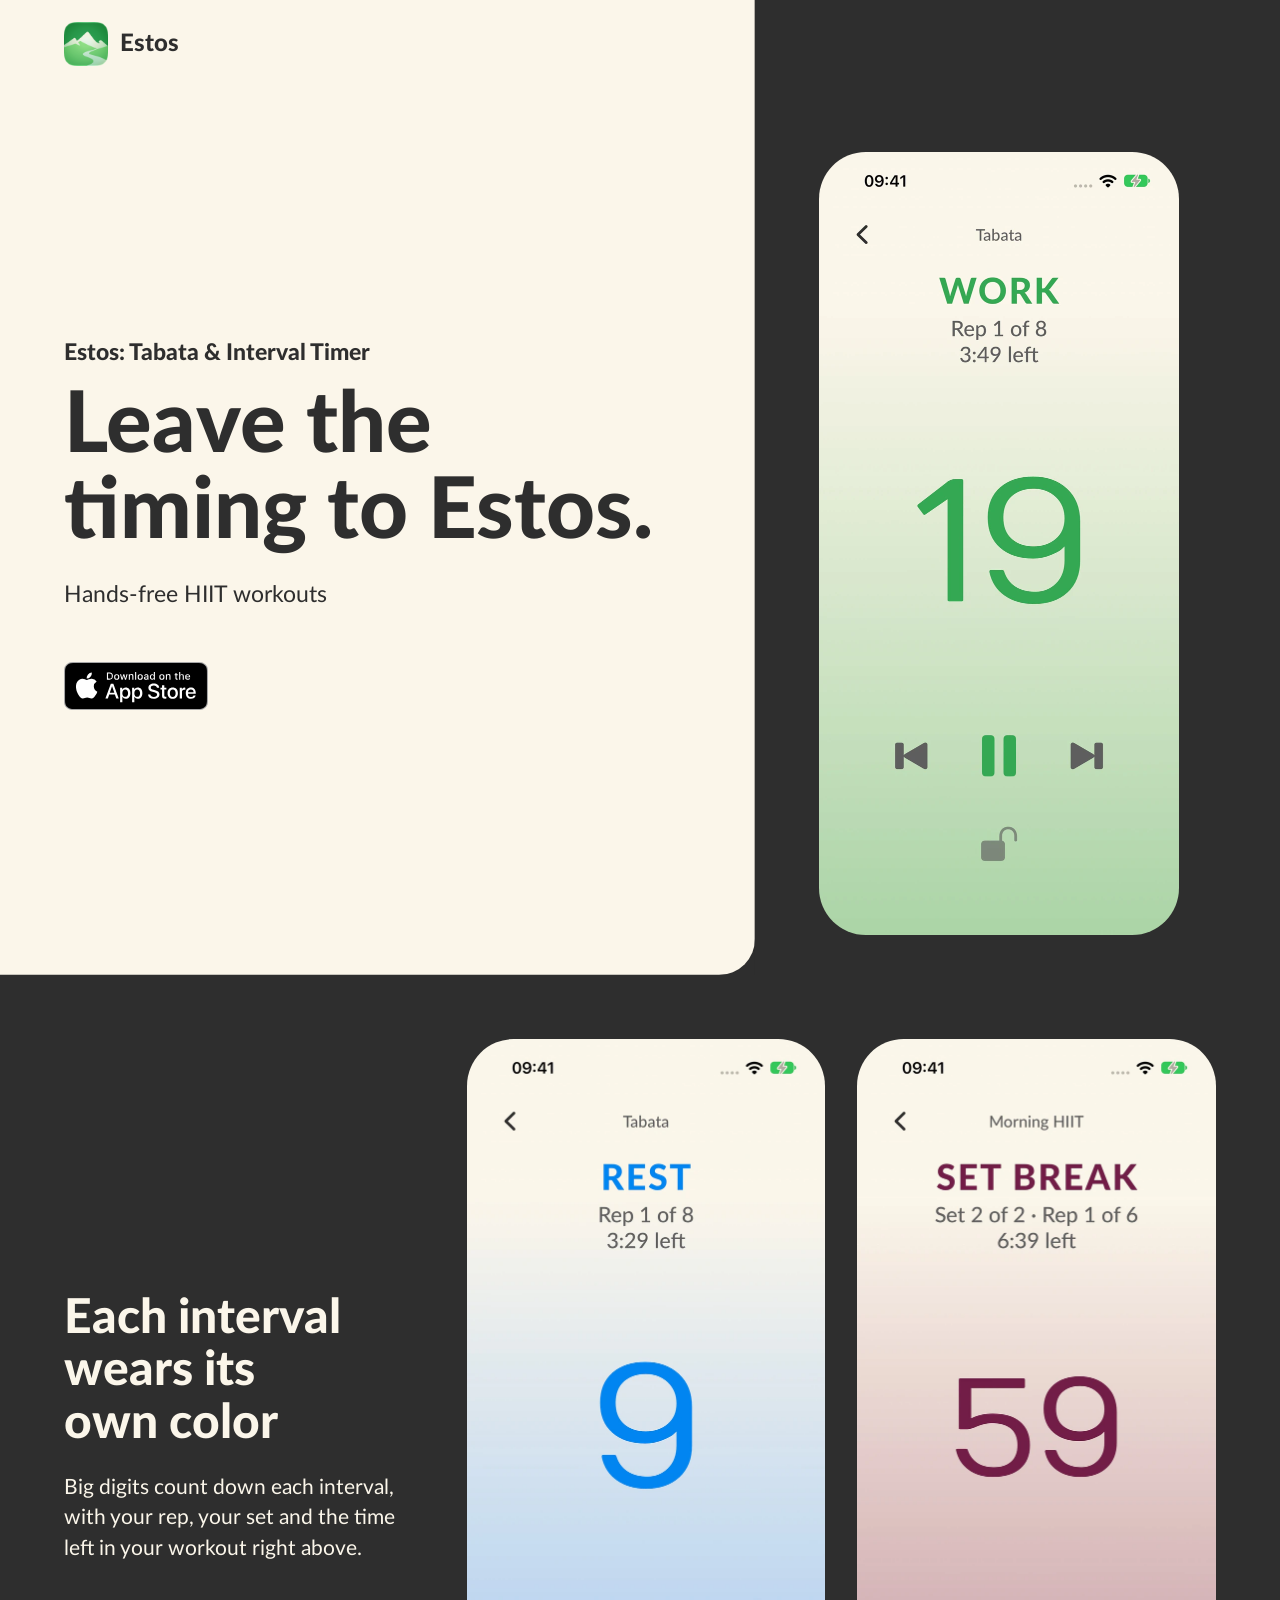
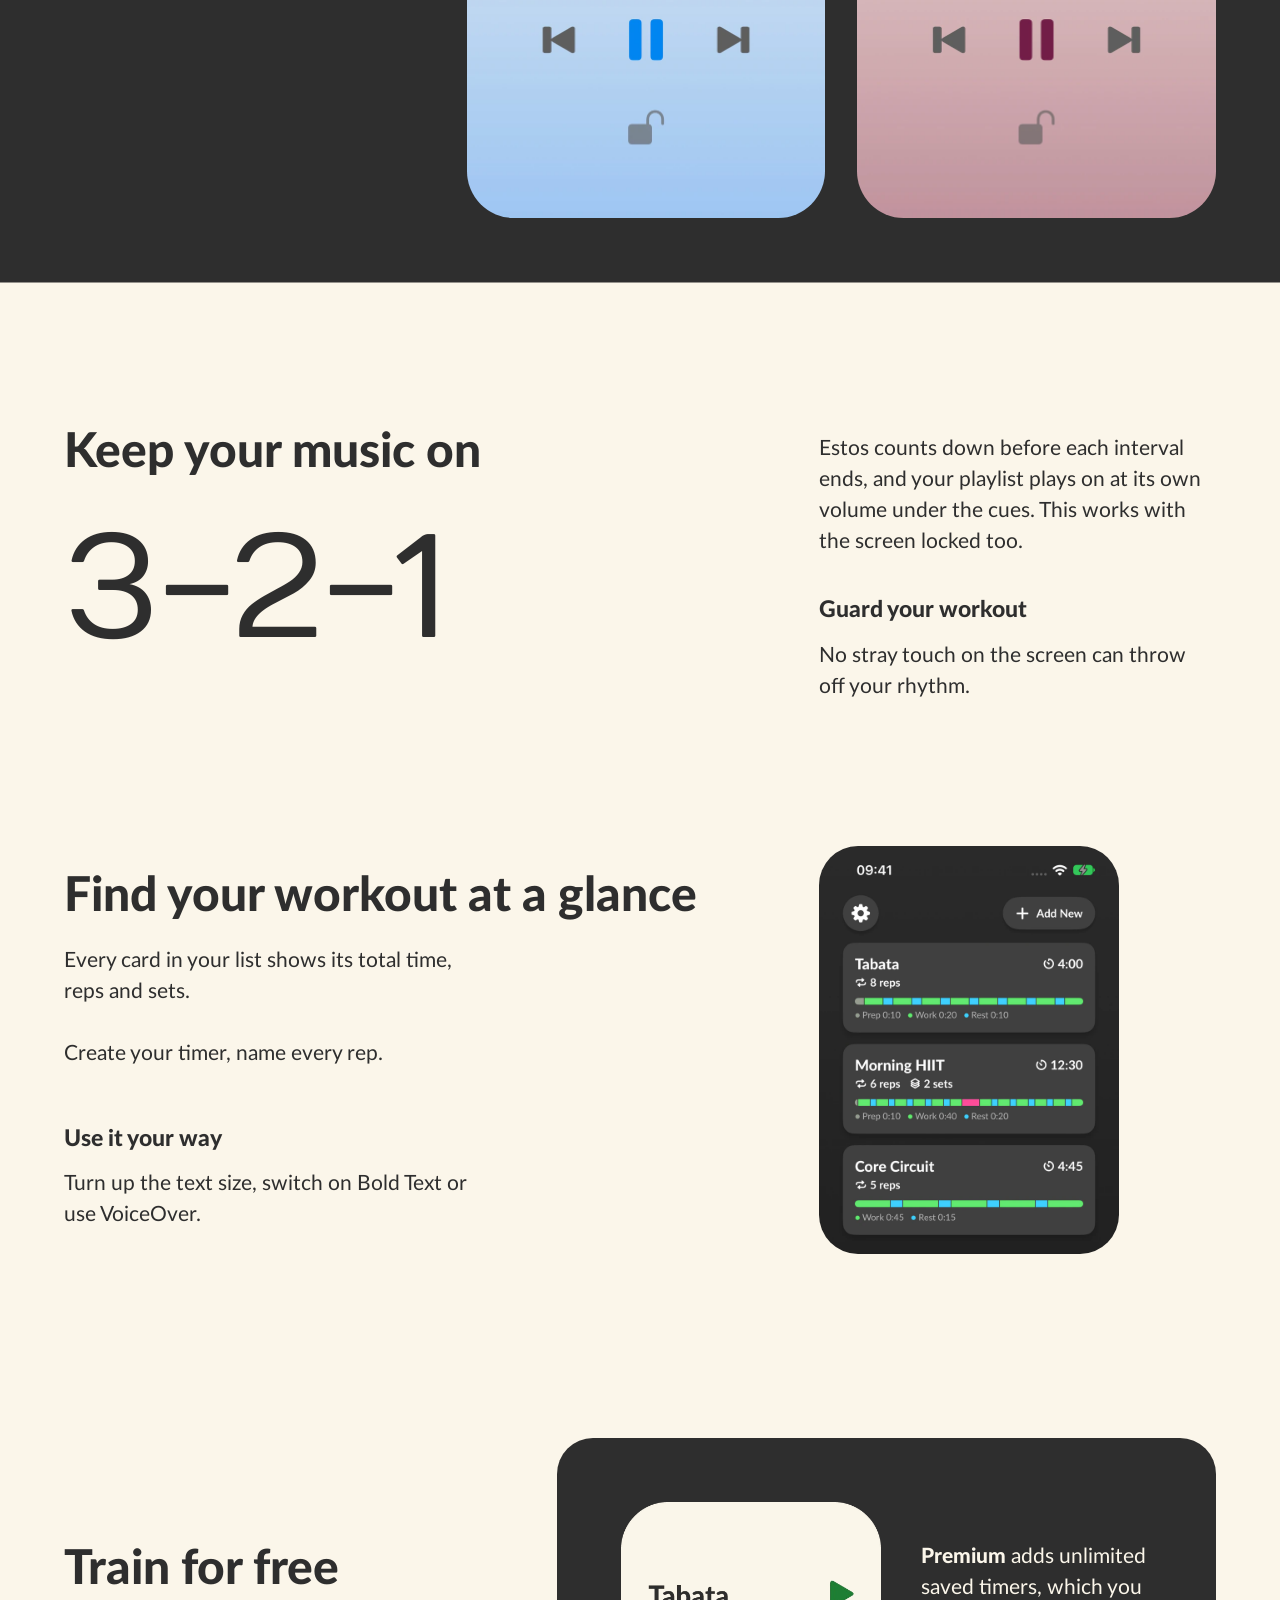
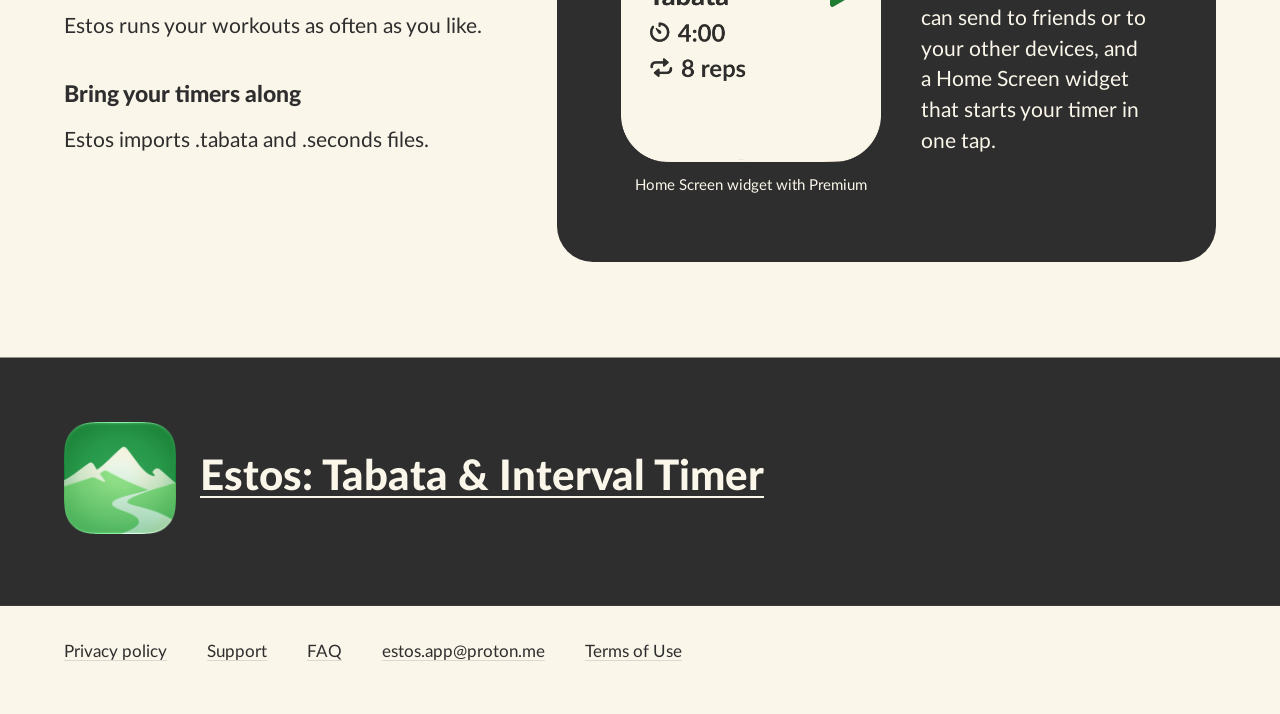
==== commit d9913171: "Update site" ====
--- a/index.html
+++ b/index.html
@@ -85,8 +85,11 @@
         </a>
       </div>
       <figure class="stage">
-        <img class="screen screen--work" src="assets/screen-run.jpg" width="1206" height="2622" fetchpriority="high"
-             alt="The Estos run screen in a work interval: WORK in green, rep 1 of 8, 3:49 left, and 19 seconds counting down in big digits.">
+        <picture>
+          <source type="image/webp" srcset="assets/screen-run-720.webp 720w, assets/screen-run.webp 1206w" sizes="(max-width: 60rem) 230px, 360px">
+          <img class="screen screen--work" src="assets/screen-run.jpg" srcset="assets/screen-run-720.jpg 720w, assets/screen-run.jpg 1206w" sizes="(max-width: 60rem) 230px, 360px" width="1206" height="2622" fetchpriority="high"
+               alt="The Estos run screen in a work interval: WORK in green, rep 1 of 8, 3:49 left, and 19 seconds counting down in big digits.">
+        </picture>
       </figure>
     </section>
 
@@ -97,10 +100,16 @@
           <p>Big digits count down each interval, with your rep, your set and the time left in your workout right above.</p>
         </div>
         <div class="run__screens">
-          <img class="screen" src="assets/screen-rest.jpg" width="1206" height="2622" loading="lazy"
-               alt="The run screen in a rest interval: REST in blue, rep 1 of 8, 3:29 left, and 9 seconds counting down.">
-          <img class="screen" src="assets/screen-rbs.jpg" width="1206" height="2622" loading="lazy"
-               alt="The run screen in a set break: SET BREAK in magenta, set 2 of 2, 6:39 left, and 59 seconds counting down.">
+          <picture>
+            <source type="image/webp" srcset="assets/screen-rest-720.webp 720w, assets/screen-rest.webp 1206w" sizes="(max-width: 60rem) 160px, 360px">
+            <img class="screen" src="assets/screen-rest.jpg" srcset="assets/screen-rest-720.jpg 720w, assets/screen-rest.jpg 1206w" sizes="(max-width: 60rem) 160px, 360px" width="1206" height="2622" loading="lazy"
+                 alt="The run screen in a rest interval: REST in blue, rep 1 of 8, 3:29 left, and 9 seconds counting down.">
+          </picture>
+          <picture>
+            <source type="image/webp" srcset="assets/screen-rbs-720.webp 720w, assets/screen-rbs.webp 1206w" sizes="(max-width: 60rem) 160px, 360px">
+            <img class="screen" src="assets/screen-rbs.jpg" srcset="assets/screen-rbs-720.jpg 720w, assets/screen-rbs.jpg 1206w" sizes="(max-width: 60rem) 160px, 360px" width="1206" height="2622" loading="lazy"
+                 alt="The run screen in a set break: SET BREAK in magenta, set 2 of 2, 6:39 left, and 59 seconds counting down.">
+          </picture>
         </div>
       </div>
     </section>
@@ -124,8 +133,11 @@
         <p>Turn up the text size, switch on Bold Text or use VoiceOver.</p>
       </div>
       <figure class="plan__figure">
-        <img class="screen screen--list" src="assets/screen-list-dark.jpg" width="1206" height="2622" loading="lazy"
-             alt="The timer list in dark appearance: Tabata, Morning HIIT and Core Circuit, each card with its total time, reps and sets.">
+        <picture>
+          <source type="image/webp" srcset="assets/screen-list-dark-720.webp 720w, assets/screen-list-dark.webp 1206w" sizes="(max-width: 60rem) 230px, 300px">
+          <img class="screen screen--list" src="assets/screen-list-dark.jpg" srcset="assets/screen-list-dark-720.jpg 720w, assets/screen-list-dark.jpg 1206w" sizes="(max-width: 60rem) 230px, 300px" width="1206" height="2622" loading="lazy"
+               alt="The timer list in dark appearance: Tabata, Morning HIIT and Core Circuit, each card with its total time, reps and sets.">
+        </picture>
       </figure>
     </section>
 
@@ -138,8 +150,11 @@
       </div>
       <div class="offer__premium">
         <figure class="offer__widget">
-          <img class="widget" src="assets/widget-tile.png" width="486" height="486" loading="lazy"
-               alt="The Estos Home Screen widget for the Tabata timer: 4:00, 8 reps and a play button.">
+          <picture>
+            <source type="image/webp" srcset="assets/widget-tile.webp">
+            <img class="widget" src="assets/widget-tile.png" width="486" height="486" loading="lazy"
+                 alt="The Estos Home Screen widget for the Tabata timer: 4:00, 8 reps and a play button.">
+          </picture>
           <figcaption>Home Screen widget with Premium</figcaption>
         </figure>
         <p><strong>Premium</strong> adds unlimited saved timers, which you can send to friends or to your other devices, and a Home Screen widget that starts your timer in one tap.</p>
--- a/tokens.css
+++ b/tokens.css
@@ -55,8 +55,6 @@
 }
 
 @font-face { font-family: "Lato"; src: url("fonts/Lato-Regular.woff2") format("woff2"); font-weight: 400; font-style: normal; font-display: swap; }
-@font-face { font-family: "Lato"; src: url("fonts/Lato-Medium.woff2") format("woff2"); font-weight: 500; font-style: normal; font-display: swap; }
-@font-face { font-family: "Lato"; src: url("fonts/Lato-Bold.woff2") format("woff2"); font-weight: 700; font-style: normal; font-display: swap; }
 @font-face { font-family: "Lato"; src: url("fonts/Lato-Heavy.woff2") format("woff2"); font-weight: 800; font-style: normal; font-display: swap; }
 @font-face { font-family: "Numans"; src: url("fonts/Numans-Regular.woff2") format("woff2"); font-weight: 400; font-style: normal; font-display: swap; }
 
--- a/style.css
+++ b/style.css
@@ -147,9 +147,14 @@
   box-shadow: calc(var(--radius-band) / 2) calc(var(--radius-band) / 2) 0 calc(var(--radius-band) / 2) var(--color-stage);
 }
 
+/* The picture wrapper and its sources add no box, so the image keeps its parent layout. */
+picture { display: contents; }
+picture source { display: none; }
+
 /* Screens: the iPhone display corner is about 13 percent of the width. */
 .screen {
   width: 100%;
+  aspect-ratio: 1206 / 2622; /* the 720px files round to 1565 tall, so pin the ratio of the originals */
   border-radius: 13% / 6%;
 }
 
